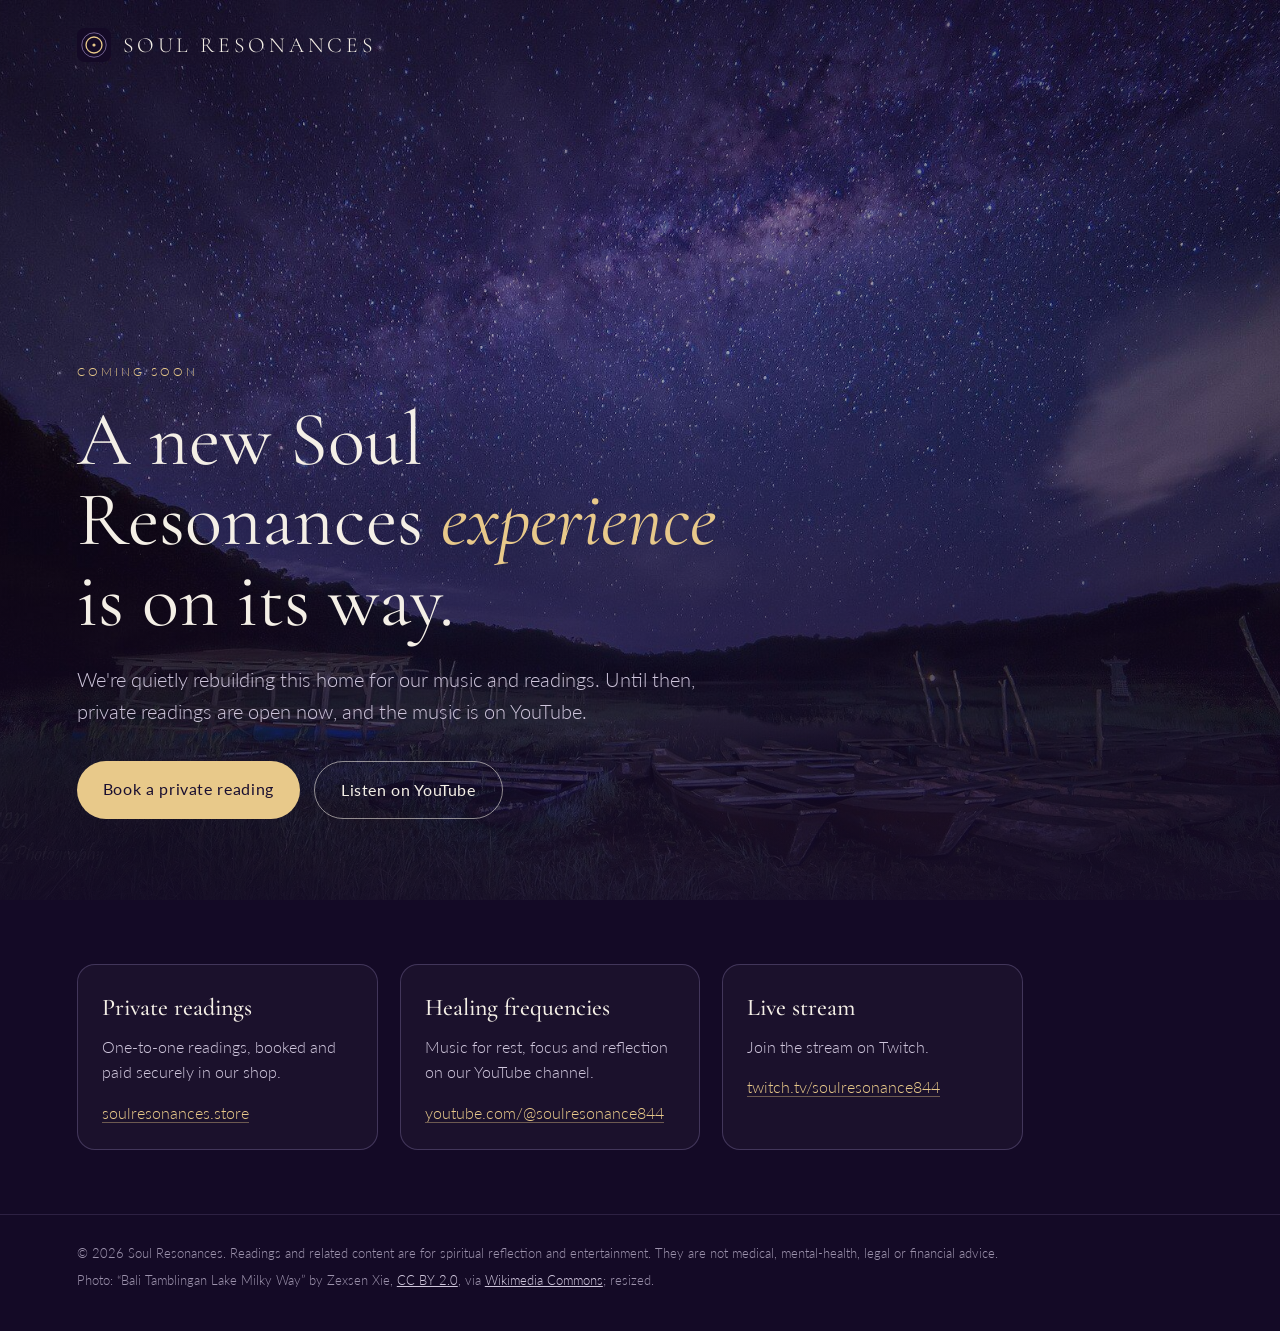
==== index.html @ 05027e13 "Migrate site to GitHub Pages" ====
<!DOCTYPE html>
<html lang="en">
<head>
<meta charset="utf-8">
<meta name="viewport" content="width=device-width, initial-scale=1">
<title>Soul Resonances · A new experience is coming soon</title>
<meta name="description" content="Soul Resonances: healing-frequency music and private readings. A new home is coming soon. Private readings are open now at soulresonances.store.">
<meta name="theme-color" content="#140a26">
<link rel="icon" href="/favicon.svg" type="image/svg+xml">
<meta property="og:title" content="Soul Resonances">
<meta property="og:description" content="A new experience is coming soon. Private readings are open now.">
<meta property="og:image" content="https://soulresonances.com/img/hero.jpg">
<link rel="preconnect" href="https://fonts.googleapis.com">
<link rel="preconnect" href="https://fonts.gstatic.com" crossorigin>
<link href="https://fonts.googleapis.com/css2?family=Cormorant+Garamond:ital,wght@0,400;0,500;1,400&family=Lato:wght@300;400&display=swap" rel="stylesheet">
<style>
:root{--night:#140a26;--ink:#f4efe6;--muted:#cfc6dc;--gold:#e8c98a;--lav:#b9a3e3}
*{box-sizing:border-box;margin:0;padding:0}
html,body{height:100%}
body{font-family:Lato,system-ui,-apple-system,"Segoe UI",sans-serif;font-weight:300;color:var(--ink);background:var(--night);line-height:1.6}
.hero{min-height:100vh;display:flex;flex-direction:column;justify-content:space-between;
 background:linear-gradient(180deg,rgba(20,10,38,.55) 0%,rgba(20,10,38,.35) 40%,rgba(20,10,38,.92) 100%),url(/img/hero.jpg) center/cover no-repeat}
@media (max-width:700px){.hero{background-image:linear-gradient(180deg,rgba(20,10,38,.6) 0%,rgba(20,10,38,.4) 40%,rgba(20,10,38,.95) 100%),url(/img/hero-900.jpg)}}
header{padding:28px 6vw;display:flex;align-items:center;gap:12px}
header img{width:34px;height:34px}
.brand{font-family:"Cormorant Garamond",Georgia,serif;font-size:1.35rem;letter-spacing:.18em;text-transform:uppercase}
main{padding:0 6vw 9vh;max-width:820px}
.eyebrow{color:var(--gold);letter-spacing:.24em;text-transform:uppercase;font-size:.78rem;margin-bottom:18px}
h1{font-family:"Cormorant Garamond",Georgia,serif;font-weight:400;font-size:clamp(2.6rem,7vw,4.8rem);line-height:1.05;margin-bottom:22px}
h1 em{color:var(--gold);font-style:italic}
p.lead{font-size:clamp(1.05rem,2.2vw,1.25rem);color:var(--muted);max-width:620px;margin-bottom:34px}
.ctas{display:flex;flex-wrap:wrap;gap:14px}
.btn{display:inline-block;padding:15px 26px;border-radius:999px;text-decoration:none;font-weight:400;letter-spacing:.04em;transition:transform .2s ease,background .2s ease}
.btn:hover,.btn:focus-visible{transform:translateY(-2px)}
.btn-gold{background:var(--gold);color:#1b1030}
.btn-ghost{border:1px solid rgba(244,239,230,.55);color:var(--ink)}
.btn:focus-visible{outline:2px solid var(--lav);outline-offset:3px}
section.links{background:var(--night);padding:64px 6vw;display:grid;grid-template-columns:repeat(auto-fit,minmax(220px,1fr));gap:22px;max-width:1100px}
.card{border:1px solid rgba(185,163,227,.25);border-radius:18px;padding:24px;background:rgba(255,255,255,.03)}
.card h2{font-family:"Cormorant Garamond",Georgia,serif;font-weight:500;font-size:1.5rem;margin-bottom:8px}
.card p{color:var(--muted);font-size:.98rem;margin-bottom:14px}
.card a{color:var(--gold);text-decoration:none;border-bottom:1px solid rgba(232,201,138,.4)}
footer{padding:28px 6vw 40px;color:#9d93ad;font-size:.82rem;border-top:1px solid rgba(185,163,227,.15)}
footer p+p{margin-top:6px}
footer a{color:#cfc6dc}
</style>
</head>
<body>
<div class="hero">
  <header><img src="/favicon.svg" alt=""><span class="brand">Soul Resonances</span></header>
  <main>
    <p class="eyebrow">Coming soon</p>
    <h1>A new Soul Resonances <em>experience</em> is on its way.</h1>
    <p class="lead">We're quietly rebuilding this home for our music and readings. Until then, private readings are open now, and the music is on YouTube.</p>
    <div class="ctas">
      <a class="btn btn-gold" href="https://soulresonances.store/">Book a private reading</a>
      <a class="btn btn-ghost" href="https://www.youtube.com/@soulresonance844" target="_blank" rel="noopener">Listen on YouTube</a>
    </div>
  </main>
</div>
<section class="links" aria-label="Where to find Soul Resonances now">
  <div class="card"><h2>Private readings</h2><p>One-to-one readings, booked and paid securely in our shop.</p><a href="https://soulresonances.store/">soulresonances.store</a></div>
  <div class="card"><h2>Healing frequencies</h2><p>Music for rest, focus and reflection on our YouTube channel.</p><a href="https://www.youtube.com/@soulresonance844" target="_blank" rel="noopener">youtube.com/@soulresonance844</a></div>
  <div class="card"><h2>Live stream</h2><p>Join the stream on Twitch.</p><a href="https://www.twitch.tv/soulresonance844" target="_blank" rel="noopener">twitch.tv/soulresonance844</a></div>
</section>
<footer>
  <p>© 2026 Soul Resonances. Readings and related content are for spiritual reflection and entertainment. They are not medical, mental-health, legal or financial advice.</p>
  <p>Photo: “Bali Tamblingan Lake Milky Way” by Zexsen Xie, <a href="https://creativecommons.org/licenses/by/2.0/" target="_blank" rel="noopener">CC BY 2.0</a>, via <a href="https://commons.wikimedia.org/wiki/File:Bali_Tamblingan_Lake_Milky_Way.jpg" target="_blank" rel="noopener">Wikimedia Commons</a>; resized.</p>
</footer>
</body>
</html>
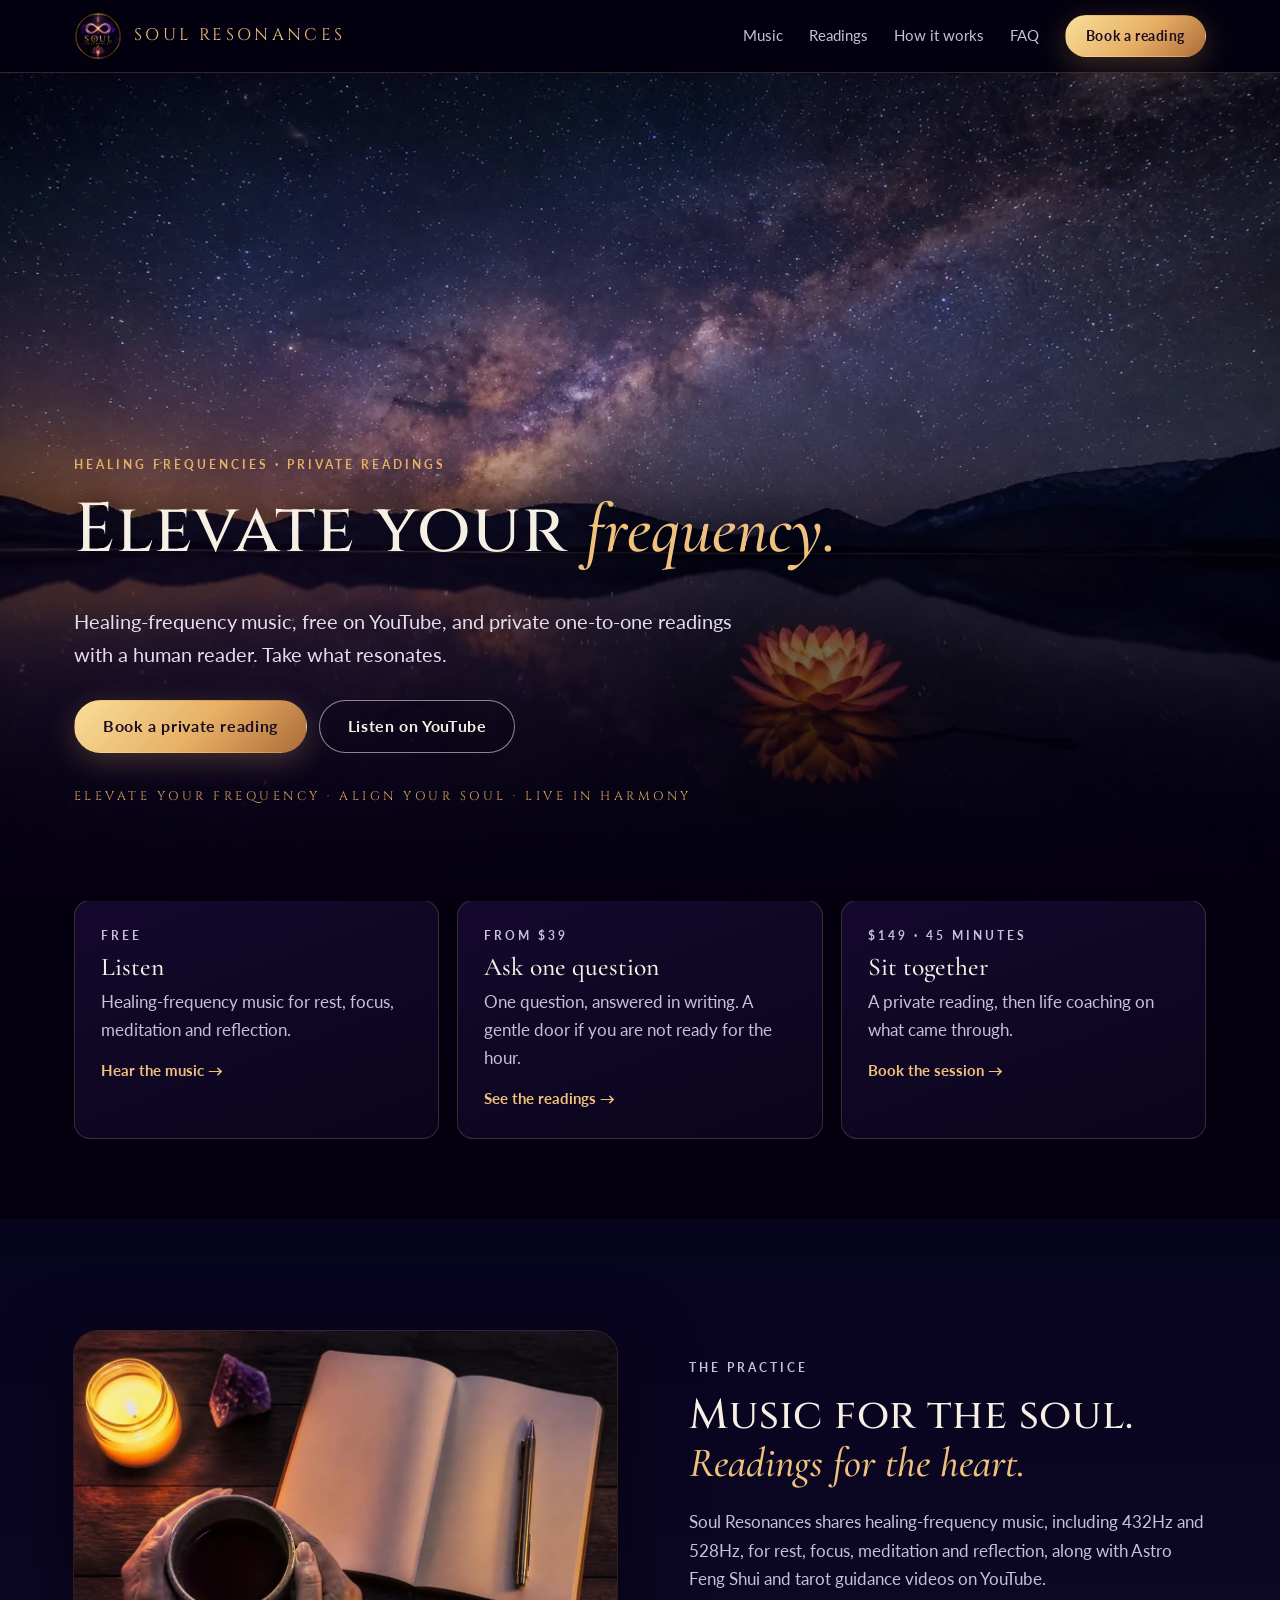
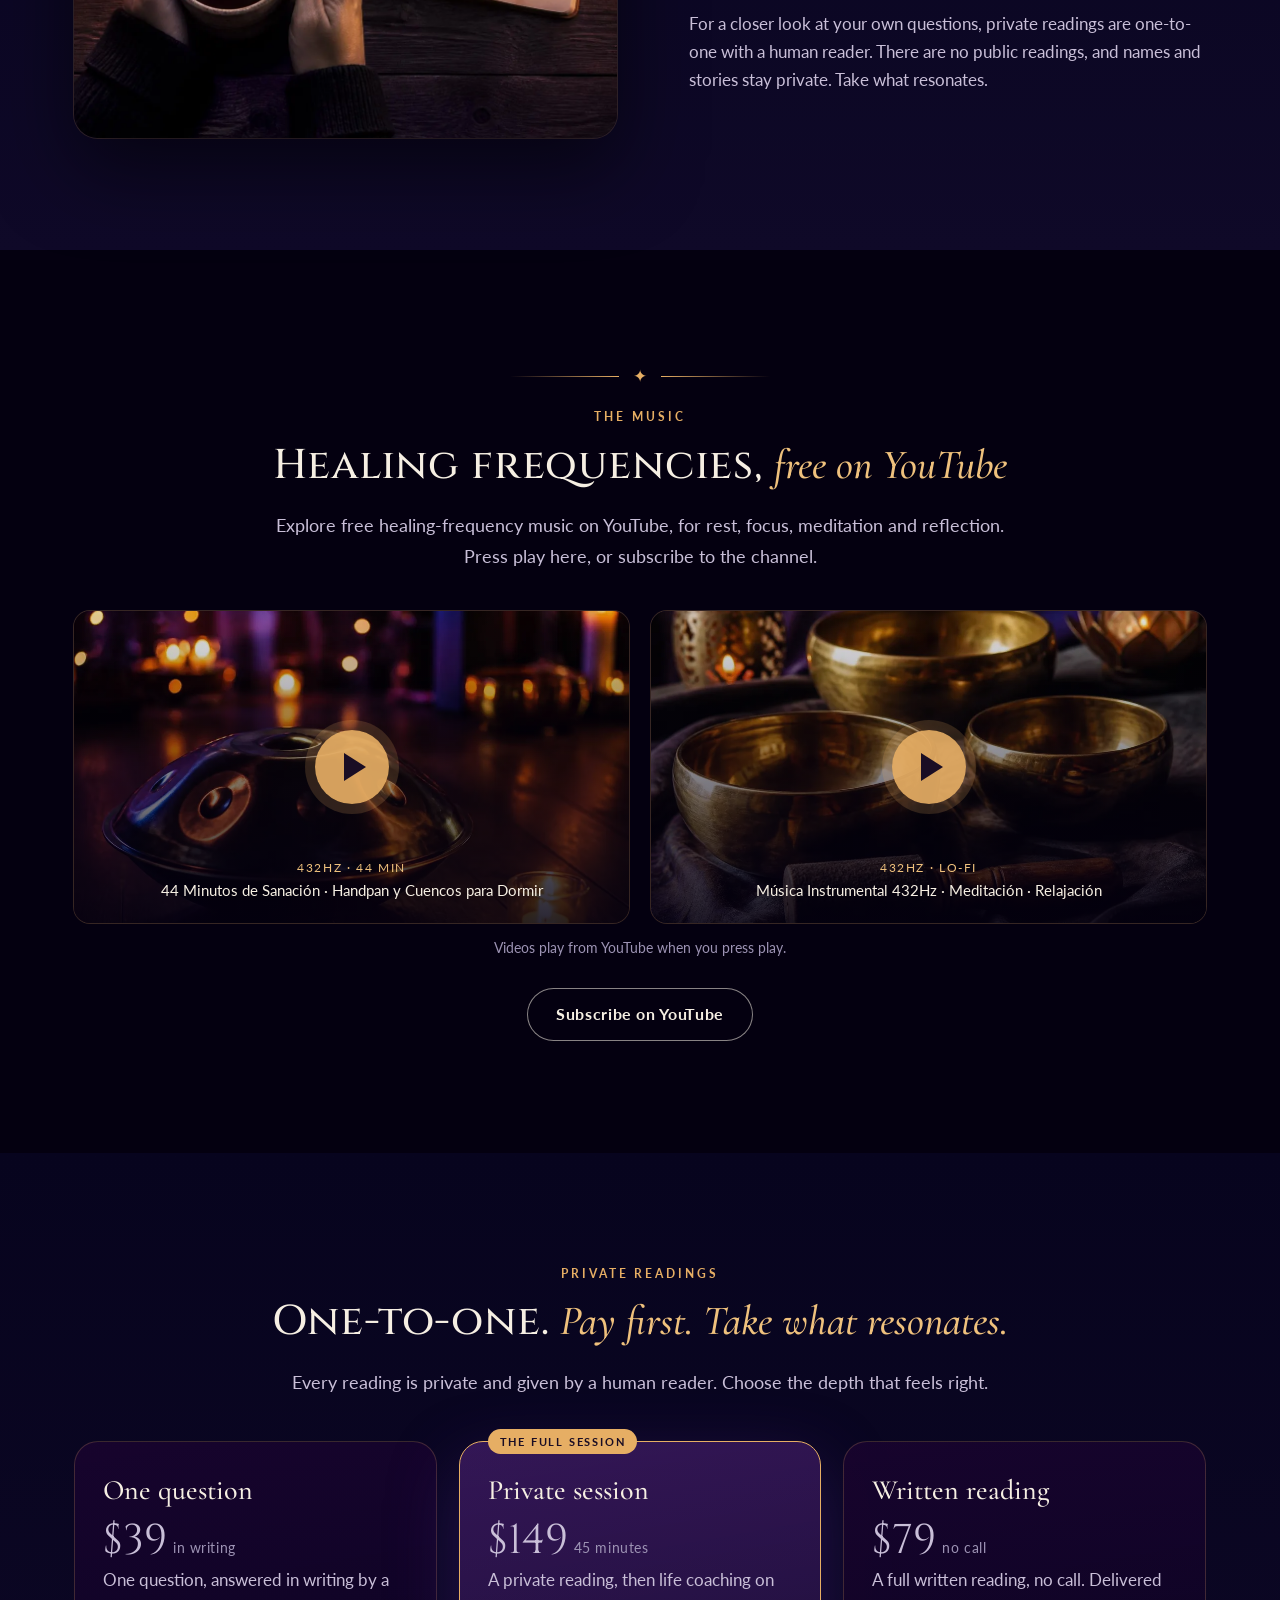
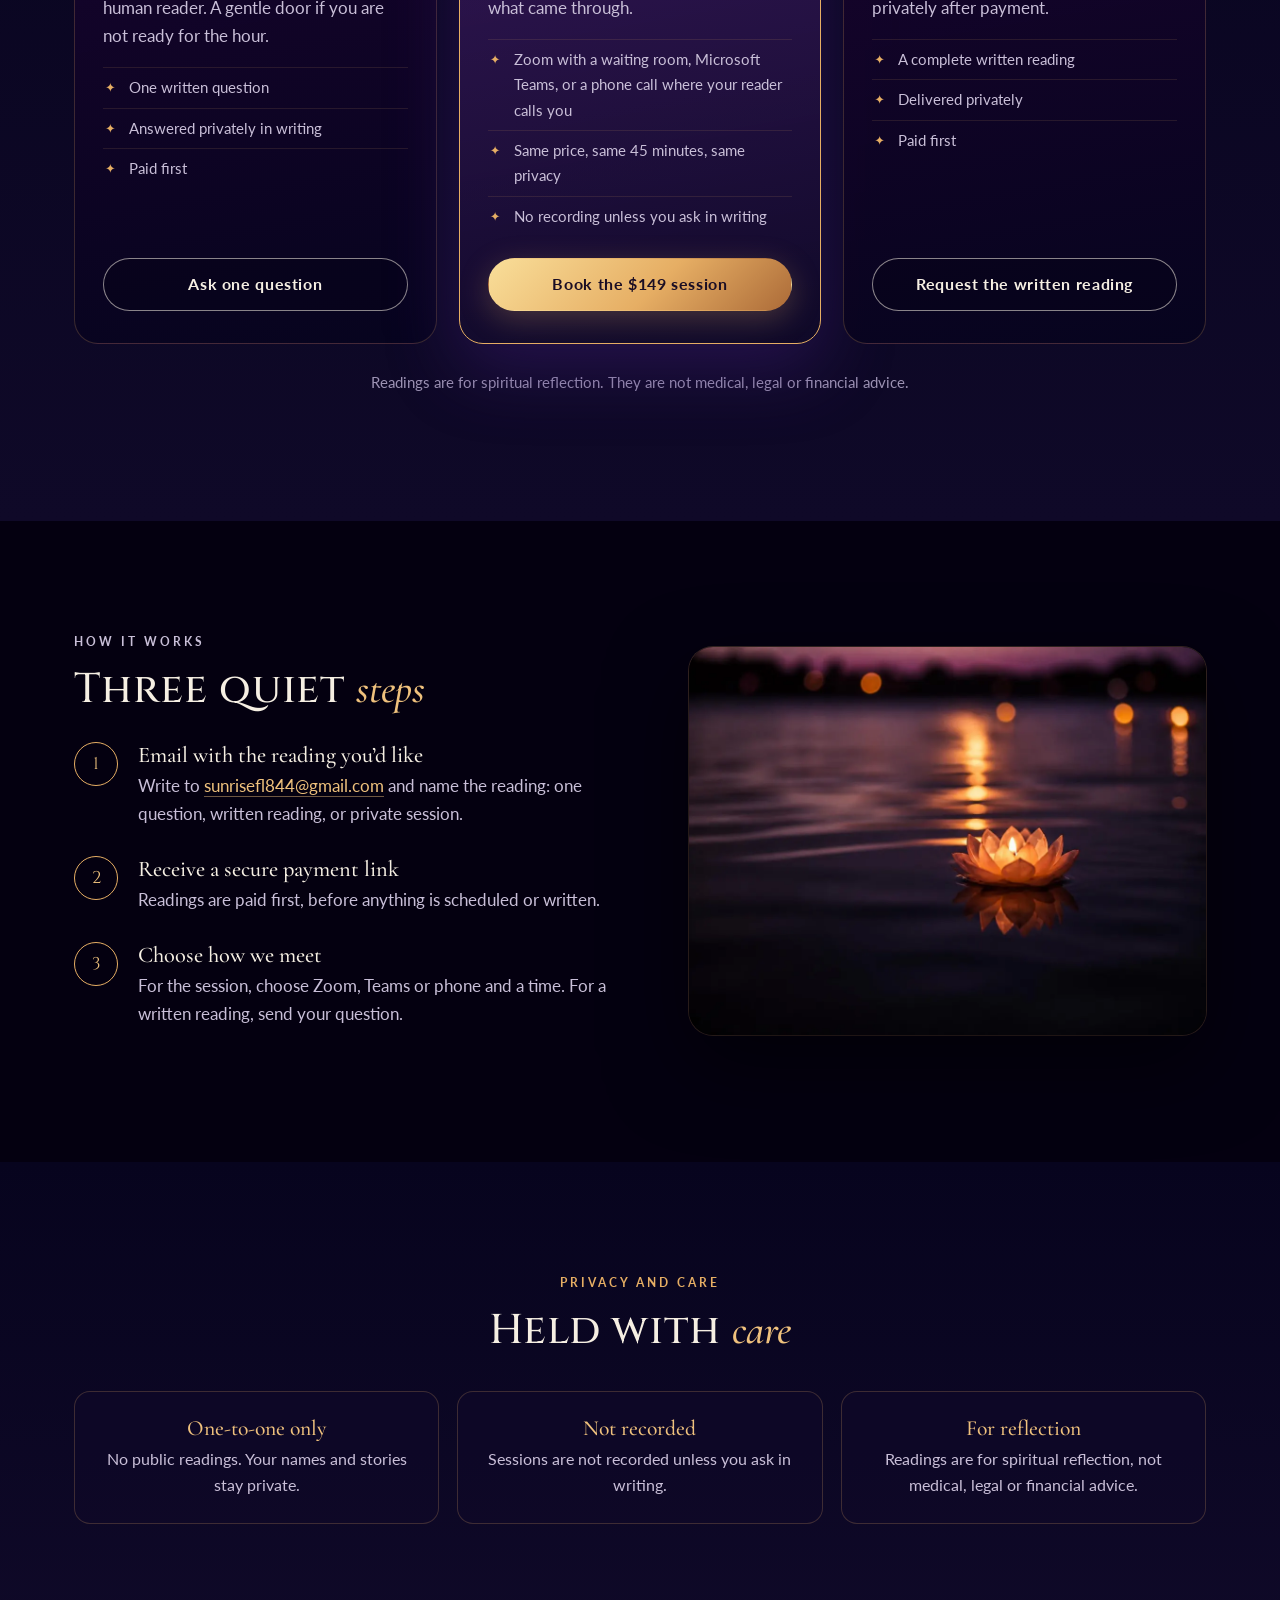
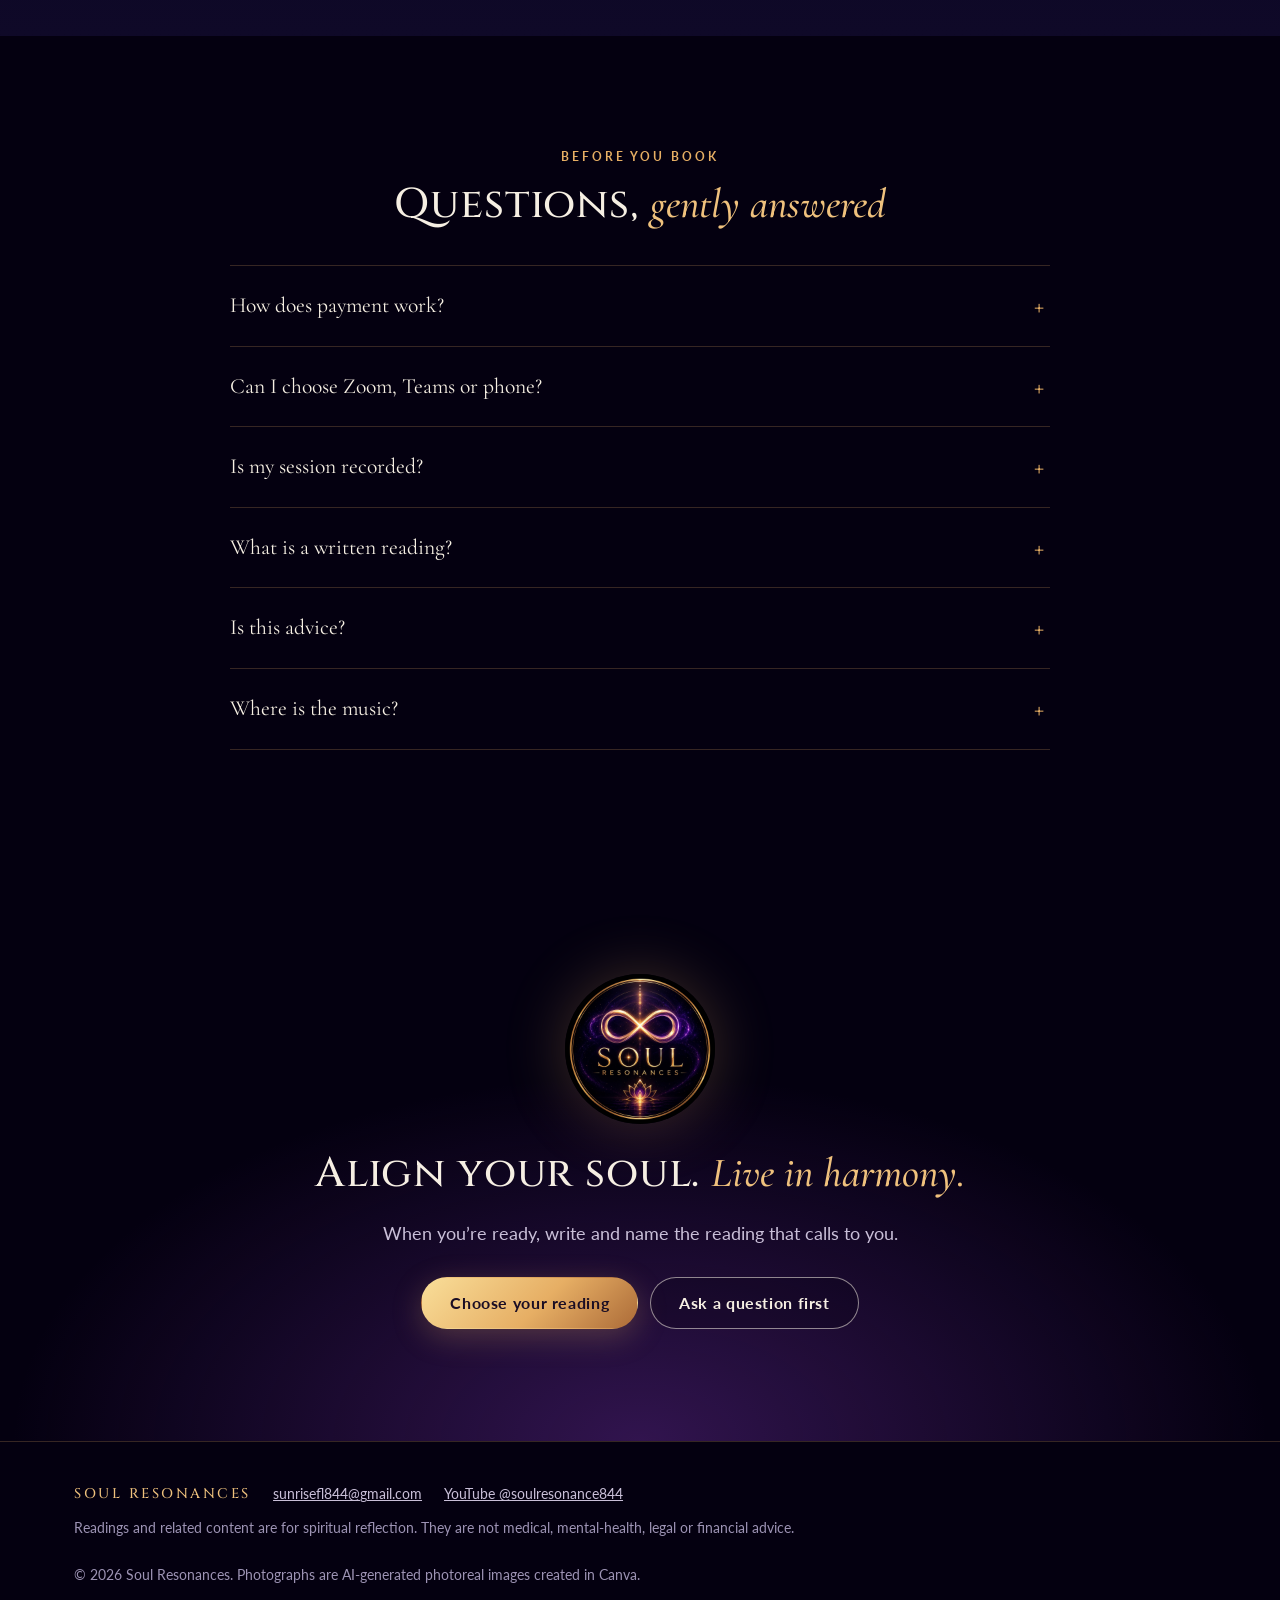
==== commit 4c2b645c: "Publish Soul Resonances redesign (approved preview, Oct 8 2026)" ====
--- a/index.html
+++ b/index.html
@@ -1,71 +1,210 @@
-<!DOCTYPE html>
+<!doctype html>
 <html lang="en">
 <head>
 <meta charset="utf-8">
-<meta name="viewport" content="width=device-width, initial-scale=1">
-<title>Soul Resonances · A new experience is coming soon</title>
-<meta name="description" content="Soul Resonances: healing-frequency music and private readings. A new home is coming soon. Private readings are open now at soulresonances.store.">
-<meta name="theme-color" content="#140a26">
-<link rel="icon" href="/favicon.svg" type="image/svg+xml">
-<meta property="og:title" content="Soul Resonances">
-<meta property="og:description" content="A new experience is coming soon. Private readings are open now.">
-<meta property="og:image" content="https://soulresonances.com/img/hero.jpg">
+<meta name="viewport" content="width=device-width,initial-scale=1">
+<title>Soul Resonances | Healing Frequencies and Private Readings</title>
+<meta name="description" content="Healing-frequency music, free on YouTube, and private one-to-one readings with a human reader. One question $39, written reading $79, private 45-minute session $149. Pay first. Take what resonates.">
+<link rel="canonical" href="https://soulresonances.com/">
+<meta name="theme-color" content="#040010">
+<meta property="og:type" content="website">
+<meta property="og:site_name" content="Soul Resonances">
+<meta property="og:title" content="Soul Resonances | Elevate your frequency">
+<meta property="og:description" content="Healing-frequency music on YouTube and private one-to-one readings. Take what resonates.">
+<meta property="og:url" content="https://soulresonances.com/">
+<meta property="og:image" content="https://soulresonances.com/img/og-image.jpg">
+<meta property="og:image:width" content="1200">
+<meta property="og:image:height" content="630">
+<meta property="og:image:alt" content="The Soul Resonances logo over a starry sky reflected in still water">
+<meta name="twitter:card" content="summary_large_image">
+<link rel="icon" type="image/png" sizes="32x32" href="img/favicon-32.png">
+<link rel="icon" type="image/png" sizes="192x192" href="img/favicon-192.png">
+<link rel="apple-touch-icon" href="img/apple-touch-icon.png">
 <link rel="preconnect" href="https://fonts.googleapis.com">
 <link rel="preconnect" href="https://fonts.gstatic.com" crossorigin>
-<link href="https://fonts.googleapis.com/css2?family=Cormorant+Garamond:ital,wght@0,400;0,500;1,400&family=Lato:wght@300;400&display=swap" rel="stylesheet">
-<style>
-:root{--night:#140a26;--ink:#f4efe6;--muted:#cfc6dc;--gold:#e8c98a;--lav:#b9a3e3}
-*{box-sizing:border-box;margin:0;padding:0}
-html,body{height:100%}
-body{font-family:Lato,system-ui,-apple-system,"Segoe UI",sans-serif;font-weight:300;color:var(--ink);background:var(--night);line-height:1.6}
-.hero{min-height:100vh;display:flex;flex-direction:column;justify-content:space-between;
- background:linear-gradient(180deg,rgba(20,10,38,.55) 0%,rgba(20,10,38,.35) 40%,rgba(20,10,38,.92) 100%),url(/img/hero.jpg) center/cover no-repeat}
-@media (max-width:700px){.hero{background-image:linear-gradient(180deg,rgba(20,10,38,.6) 0%,rgba(20,10,38,.4) 40%,rgba(20,10,38,.95) 100%),url(/img/hero-900.jpg)}}
-header{padding:28px 6vw;display:flex;align-items:center;gap:12px}
-header img{width:34px;height:34px}
-.brand{font-family:"Cormorant Garamond",Georgia,serif;font-size:1.35rem;letter-spacing:.18em;text-transform:uppercase}
-main{padding:0 6vw 9vh;max-width:820px}
-.eyebrow{color:var(--gold);letter-spacing:.24em;text-transform:uppercase;font-size:.78rem;margin-bottom:18px}
-h1{font-family:"Cormorant Garamond",Georgia,serif;font-weight:400;font-size:clamp(2.6rem,7vw,4.8rem);line-height:1.05;margin-bottom:22px}
-h1 em{color:var(--gold);font-style:italic}
-p.lead{font-size:clamp(1.05rem,2.2vw,1.25rem);color:var(--muted);max-width:620px;margin-bottom:34px}
-.ctas{display:flex;flex-wrap:wrap;gap:14px}
-.btn{display:inline-block;padding:15px 26px;border-radius:999px;text-decoration:none;font-weight:400;letter-spacing:.04em;transition:transform .2s ease,background .2s ease}
-.btn:hover,.btn:focus-visible{transform:translateY(-2px)}
-.btn-gold{background:var(--gold);color:#1b1030}
-.btn-ghost{border:1px solid rgba(244,239,230,.55);color:var(--ink)}
-.btn:focus-visible{outline:2px solid var(--lav);outline-offset:3px}
-section.links{background:var(--night);padding:64px 6vw;display:grid;grid-template-columns:repeat(auto-fit,minmax(220px,1fr));gap:22px;max-width:1100px}
-.card{border:1px solid rgba(185,163,227,.25);border-radius:18px;padding:24px;background:rgba(255,255,255,.03)}
-.card h2{font-family:"Cormorant Garamond",Georgia,serif;font-weight:500;font-size:1.5rem;margin-bottom:8px}
-.card p{color:var(--muted);font-size:.98rem;margin-bottom:14px}
-.card a{color:var(--gold);text-decoration:none;border-bottom:1px solid rgba(232,201,138,.4)}
-footer{padding:28px 6vw 40px;color:#9d93ad;font-size:.82rem;border-top:1px solid rgba(185,163,227,.15)}
-footer p+p{margin-top:6px}
-footer a{color:#cfc6dc}
-</style>
+<link href="https://fonts.googleapis.com/css2?family=Cinzel:wght@400;500;600&family=Cormorant+Garamond:ital,wght@0,500;1,500&family=Lato:wght@400;700&display=swap" rel="stylesheet">
+<link rel="preload" as="image" href="img/hero.webp" type="image/webp">
+<link rel="stylesheet" href="css/site.css">
+<script type="application/ld+json">
+{"@context":"https://schema.org","@type":"Organization","name":"Soul Resonances","url":"https://soulresonances.com/","logo":"https://soulresonances.com/brand/soul-resonances-logo.jpg","email":"sunrisefl844@gmail.com","sameAs":["https://www.youtube.com/@soulresonance844"]}
+</script>
 </head>
 <body>
-<div class="hero">
-  <header><img src="/favicon.svg" alt=""><span class="brand">Soul Resonances</span></header>
-  <main>
-    <p class="eyebrow">Coming soon</p>
-    <h1>A new Soul Resonances <em>experience</em> is on its way.</h1>
-    <p class="lead">We're quietly rebuilding this home for our music and readings. Until then, private readings are open now, and the music is on YouTube.</p>
-    <div class="ctas">
-      <a class="btn btn-gold" href="https://soulresonances.store/">Book a private reading</a>
+<a class="skip" href="#main">Skip to content</a>
+
+<header class="site-header">
+  <div class="wrap">
+    <a class="brand" href="#top" aria-label="Soul Resonances, back to top">
+      <img src="brand/soul-resonances-logo.jpg" width="48" height="48" alt="Soul Resonances logo">
+      <span>Soul Resonances</span>
+    </a>
+    <nav class="nav" aria-label="Main">
+      <a href="#music">Music</a>
+      <a href="#readings">Readings</a>
+      <a href="#how">How it works</a>
+      <a href="#faq">FAQ</a>
+      <a class="btn btn-gold" href="#readings">Book a reading</a>
+    </nav>
+  </div>
+</header>
+
+<main id="main">
+<section class="hero" id="top" aria-labelledby="hero-h">
+  <picture>
+    <source media="(max-width:700px)" srcset="img/hero-900.webp" type="image/webp">
+    <source srcset="img/hero.webp" type="image/webp">
+    <img src="img/hero.jpg" width="1680" height="944" alt="The Milky Way over a still lake at night, a glowing lotus floating on the water" fetchpriority="high">
+  </picture>
+  <div class="wrap">
+    <p class="kicker">Healing frequencies · Private readings</p>
+    <h1 id="hero-h">Elevate your <em>frequency.</em></h1>
+    <p class="lead">Healing-frequency music, free on YouTube, and private one-to-one readings with a human reader. Take what resonates.</p>
+    <div class="btn-row">
+      <a class="btn btn-gold" href="#readings">Book a private reading</a>
       <a class="btn btn-ghost" href="https://www.youtube.com/@soulresonance844" target="_blank" rel="noopener">Listen on YouTube</a>
     </div>
-  </main>
-</div>
-<section class="links" aria-label="Where to find Soul Resonances now">
-  <div class="card"><h2>Private readings</h2><p>One-to-one readings, booked and paid securely in our shop.</p><a href="https://soulresonances.store/">soulresonances.store</a></div>
-  <div class="card"><h2>Healing frequencies</h2><p>Music for rest, focus and reflection on our YouTube channel.</p><a href="https://www.youtube.com/@soulresonance844" target="_blank" rel="noopener">youtube.com/@soulresonance844</a></div>
-  <div class="card"><h2>Live stream</h2><p>Join the stream on Twitch.</p><a href="https://www.twitch.tv/soulresonance844" target="_blank" rel="noopener">twitch.tv/soulresonance844</a></div>
-</section>
-<footer>
-  <p>© 2026 Soul Resonances. Readings and related content are for spiritual reflection and entertainment. They are not medical, mental-health, legal or financial advice.</p>
-  <p>Photo: “Bali Tamblingan Lake Milky Way” by Zexsen Xie, <a href="https://creativecommons.org/licenses/by/2.0/" target="_blank" rel="noopener">CC BY 2.0</a>, via <a href="https://commons.wikimedia.org/wiki/File:Bali_Tamblingan_Lake_Milky_Way.jpg" target="_blank" rel="noopener">Wikimedia Commons</a>; resized.</p>
+    <p class="tagline">Elevate your frequency · Align your soul · Live in harmony</p>
+  </div>
+</section>
+
+<section class="paths" aria-labelledby="paths-h">
+  <div class="wrap">
+    <h2 id="paths-h" class="sr-only">Choose where to begin</h2>
+    <div class="path-grid">
+      <a class="path" href="#music"><p class="kicker">Free</p><h3>Listen</h3><p>Healing-frequency music for rest, focus, meditation and reflection.</p><span class="go">Hear the music →</span></a>
+      <a class="path" href="#readings"><p class="kicker">From $39</p><h3>Ask one question</h3><p>One question, answered in writing. A gentle door if you are not ready for the hour.</p><span class="go">See the readings →</span></a>
+      <a class="path" href="#readings"><p class="kicker">$149 · 45 minutes</p><h3>Sit together</h3><p>A private reading, then life coaching on what came through.</p><span class="go">Book the session →</span></a>
+    </div>
+  </div>
+</section>
+
+<section class="section alt" id="about" aria-labelledby="about-h">
+  <div class="wrap split">
+    <div class="media"><picture><source srcset="img/journal.webp" type="image/webp"><img src="img/journal.jpg" width="1100" height="822" loading="lazy" alt="Hands holding a warm cup beside an open journal and a candle"></picture></div>
+    <div class="body">
+      <p class="kicker">The practice</p>
+      <h2 id="about-h">Music for the soul. <em>Readings for the heart.</em></h2>
+      <p>Soul Resonances shares healing-frequency music, including 432Hz and 528Hz, for rest, focus, meditation and reflection, along with Astro Feng Shui and tarot guidance videos on YouTube.</p>
+      <p>For a closer look at your own questions, private readings are one-to-one with a human reader. There are no public readings, and names and stories stay private. Take what resonates.</p>
+    </div>
+  </div>
+</section>
+
+<section class="section" id="music" aria-labelledby="music-h">
+  <div class="wrap center">
+    <div class="divider" aria-hidden="true">✦</div>
+    <p class="kicker">The music</p>
+    <h2 id="music-h">Healing frequencies, <em>free on YouTube</em></h2>
+    <p class="lead">Explore free healing-frequency music on YouTube, for rest, focus, meditation and reflection. Press play here, or subscribe to the channel.</p>
+    <div class="videos">
+      <div class="yt"><button type="button" data-id="PkjIhhPrSBw" data-title="44 Minutos de Sanación | 432Hz con Handpan y Cuencos para Dormir Mejor Cada Noche" aria-label="Play: 44 minutes of 432Hz handpan and singing bowls for sleep">
+        <picture><source srcset="img/handpan.webp" type="image/webp"><img src="img/handpan.jpg" width="1100" height="822" loading="lazy" alt=""></picture>
+        <span class="play" aria-hidden="true"></span>
+        <span class="cap"><small>432Hz · 44 min</small>44 Minutos de Sanación · Handpan y Cuencos para Dormir</span></button></div>
+      <div class="yt"><button type="button" data-id="xAI5jM5HUjA" data-title="Música Instrumental 432Hz | Lo-Fi · Meditación · Relajación" aria-label="Play: 432Hz instrumental lo-fi for meditation and relaxation">
+        <picture><source srcset="img/bowls.webp" type="image/webp"><img src="img/bowls.jpg" width="1100" height="822" loading="lazy" alt=""></picture>
+        <span class="play" aria-hidden="true"></span>
+        <span class="cap"><small>432Hz · Lo-Fi</small>Música Instrumental 432Hz · Meditación · Relajación</span></button></div>
+    </div>
+    <p class="yt-note">Videos play from YouTube when you press play.</p>
+    <div class="btn-row"><a class="btn btn-ghost" href="https://www.youtube.com/@soulresonance844?sub_confirmation=1" target="_blank" rel="noopener">Subscribe on YouTube</a></div>
+  </div>
+</section>
+
+<section class="section alt" id="readings" aria-labelledby="readings-h">
+  <div class="wrap center">
+    <p class="kicker">Private readings</p>
+    <h2 id="readings-h">One-to-one. <em>Pay first. Take what resonates.</em></h2>
+    <p class="lead">Every reading is private and given by a human reader. Choose the depth that feels right.</p>
+    <div class="offers">
+      <article class="offer">
+        <h3>One question</h3>
+        <p class="price">$39<small>in writing</small></p>
+        <p>One question, answered in writing by a human reader. A gentle door if you are not ready for the hour.</p>
+        <ul><li>One written question</li><li>Answered privately in writing</li><li>Paid first</li></ul>
+        <a class="btn btn-ghost" href="mailto:sunrisefl844@gmail.com?subject=One%20question%20reading%20%28%2439%29&amp;body=Hello%2C%0A%0AI%20would%20like%20to%20book%20the%20One%20question%20reading%20%28%2439%29.%20Please%20send%20me%20the%20secure%20payment%20link.%0A%0AThank%20you%2C%0A">Ask one question</a>
+      </article>
+      <article class="offer feature">
+        <span class="badge">The full session</span>
+        <h3>Private session</h3>
+        <p class="price">$149<small>45 minutes</small></p>
+        <p>A private reading, then life coaching on what came through.</p>
+        <ul><li>Zoom with a waiting room, Microsoft Teams, or a phone call where your reader calls you</li><li>Same price, same 45 minutes, same privacy</li><li>No recording unless you ask in writing</li></ul>
+        <a class="btn btn-gold" href="mailto:sunrisefl844@gmail.com?subject=Private%2045-minute%20session%20%28%24149%29&amp;body=Hello%2C%0A%0AI%20would%20like%20to%20book%20the%20Private%2045-minute%20session%20%28%24149%29.%20Please%20send%20me%20the%20secure%20payment%20link.%0A%0AThank%20you%2C%0A">Book the $149 session</a>
+      </article>
+      <article class="offer">
+        <h3>Written reading</h3>
+        <p class="price">$79<small>no call</small></p>
+        <p>A full written reading, no call. Delivered privately after payment.</p>
+        <ul><li>A complete written reading</li><li>Delivered privately</li><li>Paid first</li></ul>
+        <a class="btn btn-ghost" href="mailto:sunrisefl844@gmail.com?subject=Written%20reading%20%28%2479%29&amp;body=Hello%2C%0A%0AI%20would%20like%20to%20book%20the%20Written%20reading%20%28%2479%29.%20Please%20send%20me%20the%20secure%20payment%20link.%0A%0AThank%20you%2C%0A">Request the written reading</a>
+      </article>
+    </div>
+    <p class="note">Readings are for spiritual reflection. They are not medical, legal or financial advice.</p>
+  </div>
+</section>
+
+<section class="section" id="how" aria-labelledby="how-h">
+  <div class="wrap split rev">
+    <div class="media"><picture><source srcset="img/lotus-candle.webp" type="image/webp"><img src="img/lotus-candle.jpg" width="1100" height="822" loading="lazy" alt="A lotus-shaped candle glowing on still water at dusk"></picture></div>
+    <div class="body">
+      <p class="kicker">How it works</p>
+      <h2 id="how-h">Three quiet <em>steps</em></h2>
+      <ol class="steps">
+        <li><h3>Email with the reading you’d like</h3><p>Write to <a class="mail" href="mailto:sunrisefl844@gmail.com?subject=Question%20about%20readings&amp;body=Hello%2C%0A%0AI%20have%20a%20question%20before%20I%20book%3A%0A%0A">sunrisefl844@gmail.com</a> and name the reading: one question, written reading, or private session.</p></li>
+        <li><h3>Receive a secure payment link</h3><p>Readings are paid first, before anything is scheduled or written.</p></li>
+        <li><h3>Choose how we meet</h3><p>For the session, choose Zoom, Teams or phone and a time. For a written reading, send your question.</p></li>
+      </ol>
+    </div>
+  </div>
+</section>
+
+<section class="section alt" id="care" aria-labelledby="care-h">
+  <div class="wrap center">
+    <p class="kicker">Privacy and care</p>
+    <h2 id="care-h">Held with <em>care</em></h2>
+    <div class="care">
+      <div><h3>One-to-one only</h3><p>No public readings. Your names and stories stay private.</p></div>
+      <div><h3>Not recorded</h3><p>Sessions are not recorded unless you ask in writing.</p></div>
+      <div><h3>For reflection</h3><p>Readings are for spiritual reflection, not medical, legal or financial advice.</p></div>
+    </div>
+  </div>
+</section>
+
+<section class="section" id="faq" aria-labelledby="faq-h">
+  <div class="wrap">
+    <div class="center"><p class="kicker">Before you book</p><h2 id="faq-h">Questions, <em>gently answered</em></h2></div>
+    <div class="faq">
+      <details><summary>How does payment work?</summary><p>Email sunrisefl844@gmail.com with the name of the reading you’d like. You’ll receive a secure payment link. Readings are paid first.</p></details>
+      <details><summary>Can I choose Zoom, Teams or phone?</summary><p>Yes. For the $149 private session, choose Zoom (with a waiting room), Microsoft Teams, or a phone call where your reader calls you. Same price, same 45 minutes.</p></details>
+      <details><summary>Is my session recorded?</summary><p>No. Sessions are not recorded unless you ask in writing. Names and stories stay private.</p></details>
+      <details><summary>What is a written reading?</summary><p>A full written reading in response to your question or situation, with no call, delivered privately after payment. The $39 option answers one question in writing.</p></details>
+      <details><summary>Is this advice?</summary><p>No. Readings are for spiritual reflection. They are not medical, legal or financial advice.</p></details>
+      <details><summary>Where is the music?</summary><p>All the music is free on YouTube at <a class="mail" href="https://www.youtube.com/@soulresonance844" target="_blank" rel="noopener">@soulresonance844</a>.</p></details>
+    </div>
+  </div>
+</section>
+
+<section class="section final" aria-labelledby="final-h">
+  <div class="wrap">
+    <img class="logo" src="brand/soul-resonances-logo.jpg" width="150" height="150" loading="lazy" alt="Soul Resonances logo">
+    <h2 id="final-h">Align your soul. <em>Live in harmony.</em></h2>
+    <p class="lead" style="margin:0 auto">When you’re ready, write and name the reading that calls to you.</p>
+    <div class="btn-row" style="justify-content:center">
+      <a class="btn btn-gold" href="#readings">Choose your reading</a>
+      <a class="btn btn-ghost" href="mailto:sunrisefl844@gmail.com?subject=Question%20about%20readings&amp;body=Hello%2C%0A%0AI%20have%20a%20question%20before%20I%20book%3A%0A%0A">Ask a question first</a>
+    </div>
+  </div>
+</section>
+</main>
+
+<footer class="site-footer">
+  <div class="wrap">
+    <div class="row"><strong>SOUL RESONANCES</strong><a href="mailto:sunrisefl844@gmail.com">sunrisefl844@gmail.com</a><a href="https://www.youtube.com/@soulresonance844" target="_blank" rel="noopener">YouTube @soulresonance844</a></div>
+    <p>Readings and related content are for spiritual reflection. They are not medical, mental-health, legal or financial advice.</p>
+    <p>© 2026 Soul Resonances. Photographs are AI-generated photoreal images created in Canva.</p>
+  </div>
 </footer>
+<script src="js/site.js" defer></script>
 </body>
 </html>
--- a/css/site.css
+++ b/css/site.css
@@ -0,0 +1,149 @@
+/* Soul Resonances — preview build. Palette sampled from the YouTube @soulresonance844 logo + banner. */
+:root{
+--void:#040010;--night:#07041e;--indigo:#0f0928;--plum:#19042e;--violet:#42207a;--violet-2:#562481;--glow:#8b37aa;
+--gold:#e6ae64;--gold-2:#efc17d;--champagne:#f9de99;--copper:#ac6b38;--rose:#dda587;
+--ink:#f6efe3;--muted:#c9bfd8;--soft:#9d93b4;--line:rgba(230,174,100,.22);
+--display:"Cinzel",Georgia,"Times New Roman",serif;--serif:"Cormorant Garamond",Georgia,serif;
+--sans:"Lato",system-ui,-apple-system,"Segoe UI",Roboto,Helvetica,Arial,sans-serif;--r:24px;--r-sm:16px;--wrap:1180px}
+*,*::before,*::after{box-sizing:border-box}
+html{scroll-behavior:smooth;scroll-padding-top:84px;-webkit-text-size-adjust:100%}
+@media (prefers-reduced-motion:reduce){html{scroll-behavior:auto}*{transition:none!important;animation:none!important}}
+body{margin:0;background:var(--void);color:var(--ink);font:400 17px/1.65 var(--sans)}
+img{display:block;max-width:100%;height:auto}
+a{color:inherit}
+h1,h2,h3{font-family:var(--display);font-weight:500;line-height:1.15;letter-spacing:.02em;margin:0 0 .5em}
+h1{font-size:clamp(2.3rem,5.4vw,4.4rem)}
+h2{font-size:clamp(1.7rem,3.3vw,2.6rem)}
+h3{font-size:1.25rem}
+h1 em,h2 em{font-family:var(--serif);font-style:italic;font-weight:500;color:var(--gold-2);letter-spacing:0;text-transform:none}
+p{margin:0 0 1em}
+.wrap{max-width:var(--wrap);margin:0 auto;padding:0 24px}
+.section{padding:clamp(64px,9vw,112px) 0;position:relative}
+.alt{background:linear-gradient(180deg,var(--night),var(--indigo))}
+.kicker{font:700 .78rem/1.4 var(--sans);letter-spacing:.24em;text-transform:uppercase;margin:0 0 16px;color:var(--gold)}
+.lead{font-size:1.15rem;color:var(--muted);max-width:40em}
+.center{text-align:center}.center .lead{margin-left:auto;margin-right:auto}
+.sr-only{position:absolute;width:1px;height:1px;overflow:hidden;clip:rect(0 0 0 0);white-space:nowrap}
+.skip{position:absolute;left:-9999px;top:0;background:var(--gold);color:var(--void);padding:10px 16px;z-index:100}
+.skip:focus{left:0}
+:focus-visible{outline:3px solid var(--gold-2);outline-offset:3px;border-radius:6px}
+.divider{display:flex;align-items:center;gap:14px;justify-content:center;color:var(--gold);margin:0 auto 18px;max-width:260px}
+.divider::before,.divider::after{content:"";flex:1;height:1px;background:linear-gradient(90deg,transparent,var(--gold))}
+.divider::after{background:linear-gradient(90deg,var(--gold),transparent)}
+
+/* buttons */
+.btn{display:inline-flex;align-items:center;justify-content:center;gap:.5em;font:700 .98rem/1.2 var(--sans);letter-spacing:.04em;text-decoration:none;text-align:center;padding:16px 28px;border-radius:999px;border:1.5px solid transparent;cursor:pointer;transition:transform .15s,background .15s,box-shadow .15s}
+.btn:hover{transform:translateY(-2px)}
+.btn-gold{background:linear-gradient(135deg,var(--champagne),var(--gold) 55%,var(--copper));color:#1a0d24;box-shadow:0 8px 30px rgba(230,174,100,.25)}
+.btn-gold:hover{box-shadow:0 10px 36px rgba(230,174,100,.4)}
+.btn-ghost{border-color:rgba(246,239,227,.55);color:var(--ink);background:rgba(4,0,16,.25)}
+.btn-ghost:hover{border-color:var(--gold-2);color:var(--gold-2)}
+.btn-row{display:flex;flex-wrap:wrap;gap:12px;margin-top:28px}
+.center .btn-row{justify-content:center}
+
+/* header */
+.site-header{position:sticky;top:0;z-index:50;background:rgba(4,0,16,.86);backdrop-filter:blur(10px);-webkit-backdrop-filter:blur(10px);border-bottom:1px solid var(--line)}
+.site-header .wrap{display:flex;align-items:center;justify-content:space-between;gap:16px;height:72px}
+.brand{display:flex;align-items:center;gap:12px;text-decoration:none}
+.brand img{width:48px;height:48px;border-radius:50%}
+.brand span{font-family:var(--display);font-size:1.05rem;letter-spacing:.2em;text-transform:uppercase;color:var(--gold-2)}
+.nav{display:flex;align-items:center;gap:26px}
+.nav a{text-decoration:none;font-size:.95rem;color:var(--muted)}
+.nav a:not(.btn):hover{color:var(--gold-2)}
+.nav .btn{padding:11px 20px;font-size:.9rem;color:#1a0d24}
+@media (max-width:900px){.nav a:not(.btn){display:none}.brand span{font-size:.9rem;letter-spacing:.14em}}
+@media (max-width:420px){.brand span{display:none}}
+
+/* hero */
+.hero{position:relative;min-height:min(92vh,860px);display:flex;align-items:flex-end;overflow:hidden;isolation:isolate}
+.hero picture,.hero picture img{position:absolute;inset:0;width:100%;height:100%;object-fit:cover;z-index:-2}
+.hero::after{content:"";position:absolute;inset:0;z-index:-1;background:linear-gradient(180deg,rgba(4,0,16,.35) 0%,rgba(4,0,16,.15) 35%,rgba(4,0,16,.62) 75%,var(--void) 100%),radial-gradient(60% 50% at 20% 80%,rgba(66,32,122,.45),transparent 70%)}
+.hero .wrap{width:100%;padding-top:120px;padding-bottom:clamp(56px,9vh,96px)}
+.hero h1{max-width:13em;text-shadow:0 2px 30px rgba(4,0,16,.6)}
+.hero .lead{color:#e4dcef;font-size:clamp(1.08rem,2vw,1.28rem);max-width:34em}
+.tagline{font-family:var(--display);letter-spacing:.28em;text-transform:uppercase;font-size:.78rem;color:var(--gold);margin-top:34px;opacity:.95}
+
+/* paths */
+.paths{margin-top:-1px;padding-bottom:clamp(48px,7vw,80px)}
+.path-grid{display:grid;grid-template-columns:repeat(3,1fr);gap:18px}
+.path{display:block;text-decoration:none;padding:26px;border:1px solid var(--line);border-radius:var(--r-sm);background:linear-gradient(160deg,rgba(66,32,122,.28),rgba(15,9,40,.5));transition:transform .15s,border-color .15s}
+.path:hover{transform:translateY(-3px);border-color:var(--gold)}
+.path .kicker{margin-bottom:8px}
+.path h3{font-family:var(--serif);font-size:1.6rem;font-weight:500;letter-spacing:0;margin-bottom:6px}
+.path p{color:var(--muted);margin:0}
+.path .go{display:inline-block;margin-top:14px;color:var(--gold-2);font-weight:700;font-size:.92rem}
+@media (max-width:820px){.path-grid{grid-template-columns:1fr}}
+
+/* split */
+.split{display:grid;grid-template-columns:1.05fr 1fr;gap:clamp(32px,6vw,72px);align-items:center}
+.split.rev .media{order:2}
+.media img{border-radius:var(--r);box-shadow:0 30px 80px rgba(0,0,0,.55),0 0 0 1px var(--line);aspect-ratio:4/3;object-fit:cover;width:100%}
+.body p{color:var(--muted)}
+@media (max-width:860px){.split{grid-template-columns:1fr}.split.rev .media{order:0}}
+
+/* music */
+.videos{display:grid;grid-template-columns:repeat(2,1fr);gap:22px;margin-top:40px}
+.yt{position:relative;aspect-ratio:16/9;border-radius:var(--r-sm);overflow:hidden;background:var(--indigo);box-shadow:0 0 0 1px var(--line)}
+.yt button{all:unset;cursor:pointer;position:absolute;inset:0;display:flex;flex-direction:column;justify-content:flex-end;padding:22px}
+.yt button img{position:absolute;inset:0;width:100%;height:100%;object-fit:cover;z-index:0;transition:transform .4s}
+.yt button::before{content:"";position:absolute;inset:0;z-index:1;background:linear-gradient(180deg,rgba(4,0,16,.1),rgba(4,0,16,.85))}
+.yt button:hover img{transform:scale(1.03)}
+.yt .play{position:absolute;z-index:2;top:50%;left:50%;transform:translate(-50%,-50%);width:74px;height:74px;border-radius:50%;background:rgba(230,174,100,.92);display:grid;place-items:center;box-shadow:0 0 0 10px rgba(230,174,100,.18)}
+.yt .play::after{content:"";margin-left:6px;border-left:22px solid #1a0d24;border-top:14px solid transparent;border-bottom:14px solid transparent}
+.yt .cap{position:relative;z-index:2;font-size:.95rem;line-height:1.4}
+.yt .cap small{display:block;color:var(--gold-2);letter-spacing:.14em;text-transform:uppercase;font-size:.72rem;margin-bottom:4px}
+.yt iframe{position:absolute;inset:0;width:100%;height:100%;border:0}
+.yt-note{color:var(--soft);font-size:.86rem;margin-top:14px}
+@media (max-width:820px){.videos{grid-template-columns:1fr}}
+
+/* offers */
+.offers{display:grid;grid-template-columns:repeat(3,1fr);gap:22px;margin-top:44px;align-items:stretch}
+.offer{text-align:left;position:relative;display:flex;flex-direction:column;padding:32px 28px;border-radius:var(--r);border:1px solid var(--line);background:linear-gradient(170deg,rgba(25,4,46,.9),rgba(7,4,30,.95))}
+.offer.feature{border-color:var(--gold);background:linear-gradient(170deg,rgba(86,36,129,.55),rgba(15,9,40,.95));box-shadow:0 24px 70px rgba(66,32,122,.45)}
+.badge{position:absolute;top:-13px;left:28px;background:var(--gold);color:#1a0d24;font:700 .7rem/1 var(--sans);letter-spacing:.16em;text-transform:uppercase;padding:7px 12px;border-radius:999px}
+.offer h3{font-family:var(--serif);font-size:1.75rem;font-weight:500;letter-spacing:0;margin-bottom:4px}
+.price{font-family:var(--display);font-size:2.6rem;color:var(--gold-2);line-height:1;margin:10px 0 4px}
+.price small{font-family:var(--sans);font-size:.9rem;color:var(--soft);letter-spacing:.04em;margin-left:6px}
+.offer p{color:var(--muted)}
+.offer ul{list-style:none;margin:0 0 22px;padding:0;color:var(--muted);font-size:.96rem}
+.offer li{padding:7px 0 7px 26px;position:relative;border-top:1px solid rgba(230,174,100,.12)}
+.offer li::before{content:"✦";position:absolute;left:2px;color:var(--gold);font-size:.8rem;top:9px}
+.offer .btn{margin-top:auto}
+@media (max-width:960px){.offers{grid-template-columns:1fr;max-width:560px;margin-left:auto;margin-right:auto}.offer.feature{order:-1}}
+.note{color:var(--soft);font-size:.92rem;margin-top:26px}
+
+/* steps */
+.steps{list-style:none;padding:0;margin:28px 0 0;counter-reset:s}
+.steps li{counter-increment:s;position:relative;padding:0 0 22px 64px}
+.steps li::before{content:counter(s);position:absolute;left:0;top:0;width:44px;height:44px;border-radius:50%;border:1px solid var(--gold);display:grid;place-items:center;font-family:var(--display);color:var(--gold-2)}
+.steps h3{font-family:var(--serif);font-size:1.4rem;letter-spacing:0;margin:6px 0 4px}
+.steps p{color:var(--muted);margin:0}
+
+/* care */
+.care{display:grid;grid-template-columns:repeat(3,1fr);gap:18px;margin-top:36px}
+.care div{padding:24px;border-radius:var(--r-sm);border:1px solid var(--line);background:rgba(15,9,40,.6)}
+.care h3{font-family:var(--serif);font-size:1.35rem;letter-spacing:0;margin-bottom:6px;color:var(--gold-2)}
+.care p{color:var(--muted);margin:0;font-size:.98rem}
+@media (max-width:820px){.care{grid-template-columns:1fr}}
+
+/* faq */
+.faq{max-width:820px;margin:36px auto 0}
+.faq details{border-top:1px solid var(--line);padding:4px 0}
+.faq details:last-child{border-bottom:1px solid var(--line)}
+.faq summary{cursor:pointer;list-style:none;padding:18px 40px 18px 0;position:relative;font-family:var(--serif);font-size:1.35rem}
+.faq summary::-webkit-details-marker{display:none}
+.faq summary::after{content:"+";position:absolute;right:6px;top:14px;color:var(--gold);font-size:1.6rem;transition:transform .2s}
+.faq details[open] summary::after{transform:rotate(45deg)}
+.faq p{color:var(--muted);margin:0 0 18px}
+
+/* final */
+.final{background:radial-gradient(70% 90% at 50% 100%,rgba(86,36,129,.55),transparent 70%),var(--void);text-align:center}
+.final .logo{width:150px;height:150px;border-radius:50%;margin:0 auto 26px;box-shadow:0 0 60px rgba(230,174,100,.25)}
+.mail{color:var(--gold-2);text-decoration:none;border-bottom:1px solid rgba(239,193,125,.45)}
+
+/* footer */
+.site-footer{border-top:1px solid var(--line);padding:40px 0 48px;color:var(--soft);font-size:.88rem}
+.site-footer .wrap{display:grid;gap:10px}
+.site-footer .row{display:flex;flex-wrap:wrap;gap:10px 22px;align-items:center}
+.site-footer a{color:var(--muted)}
+.site-footer strong{font-family:var(--display);letter-spacing:.18em;color:var(--gold-2);font-weight:500}
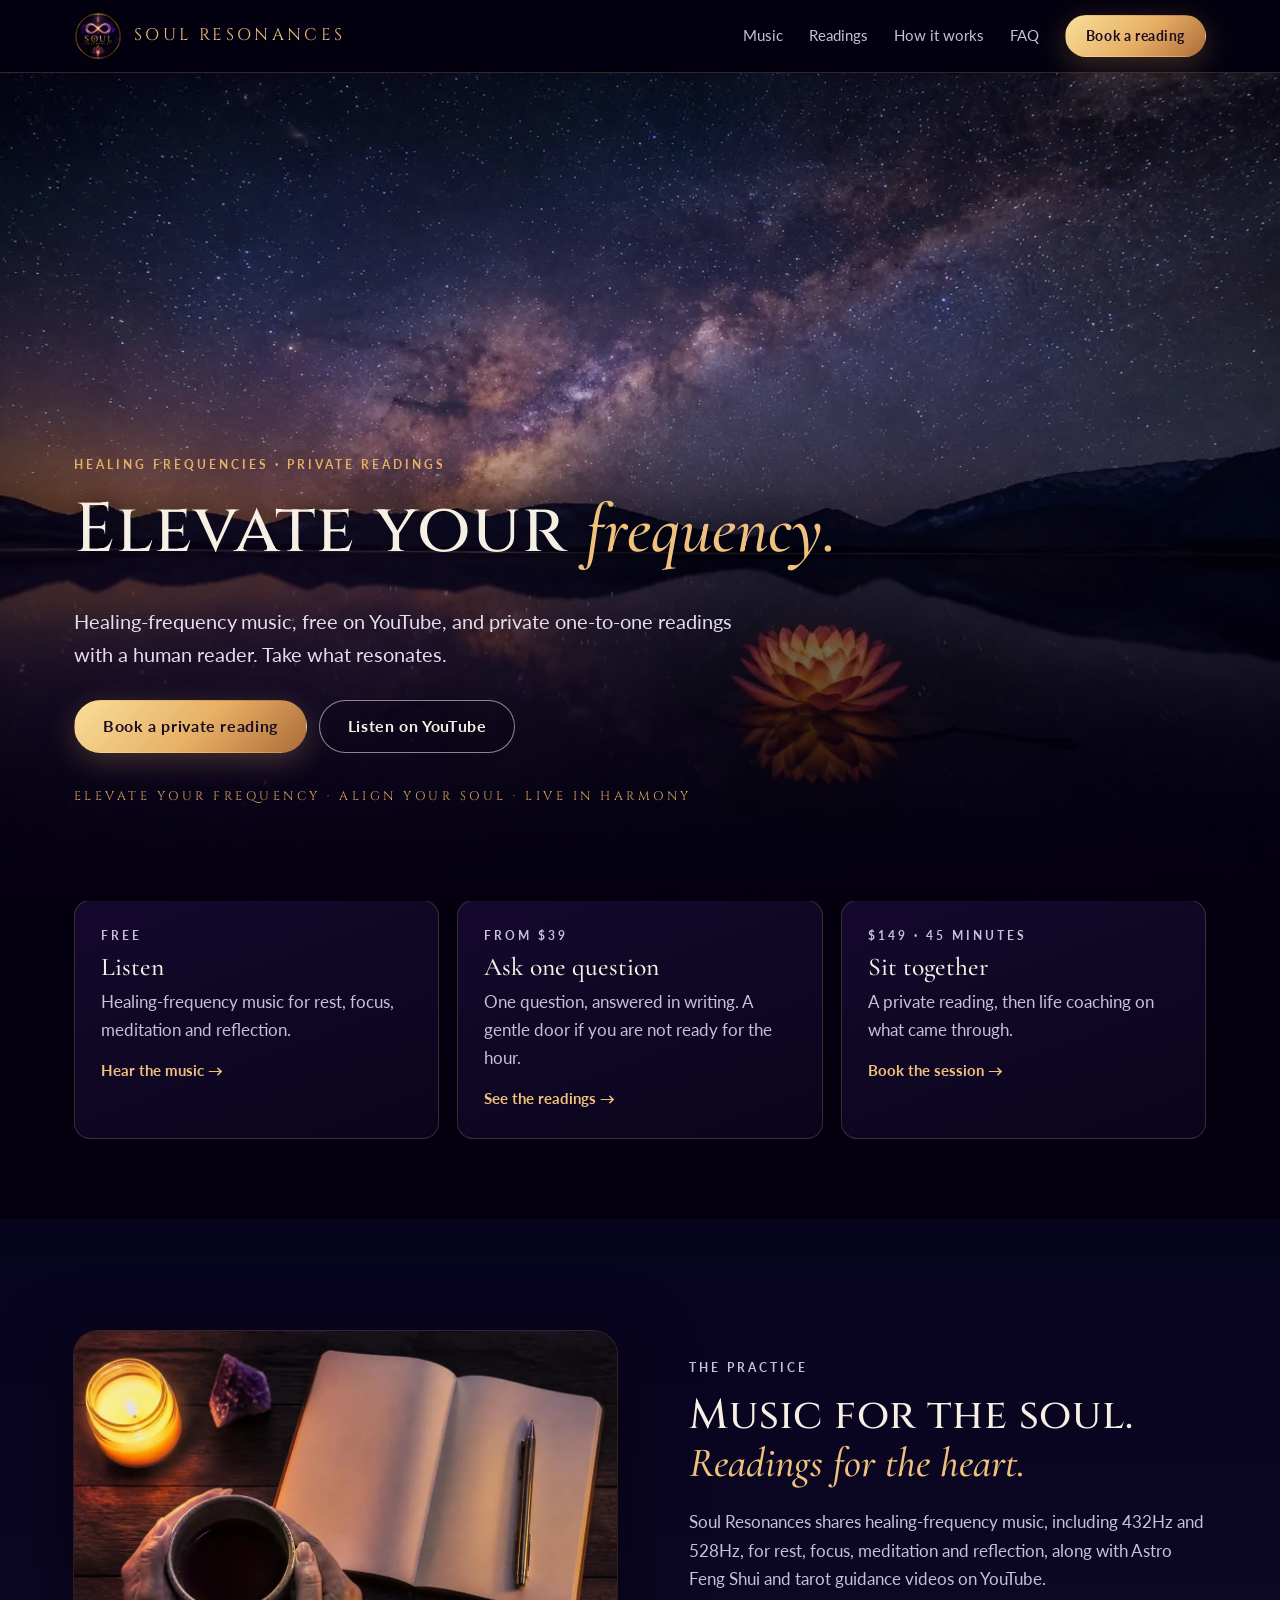
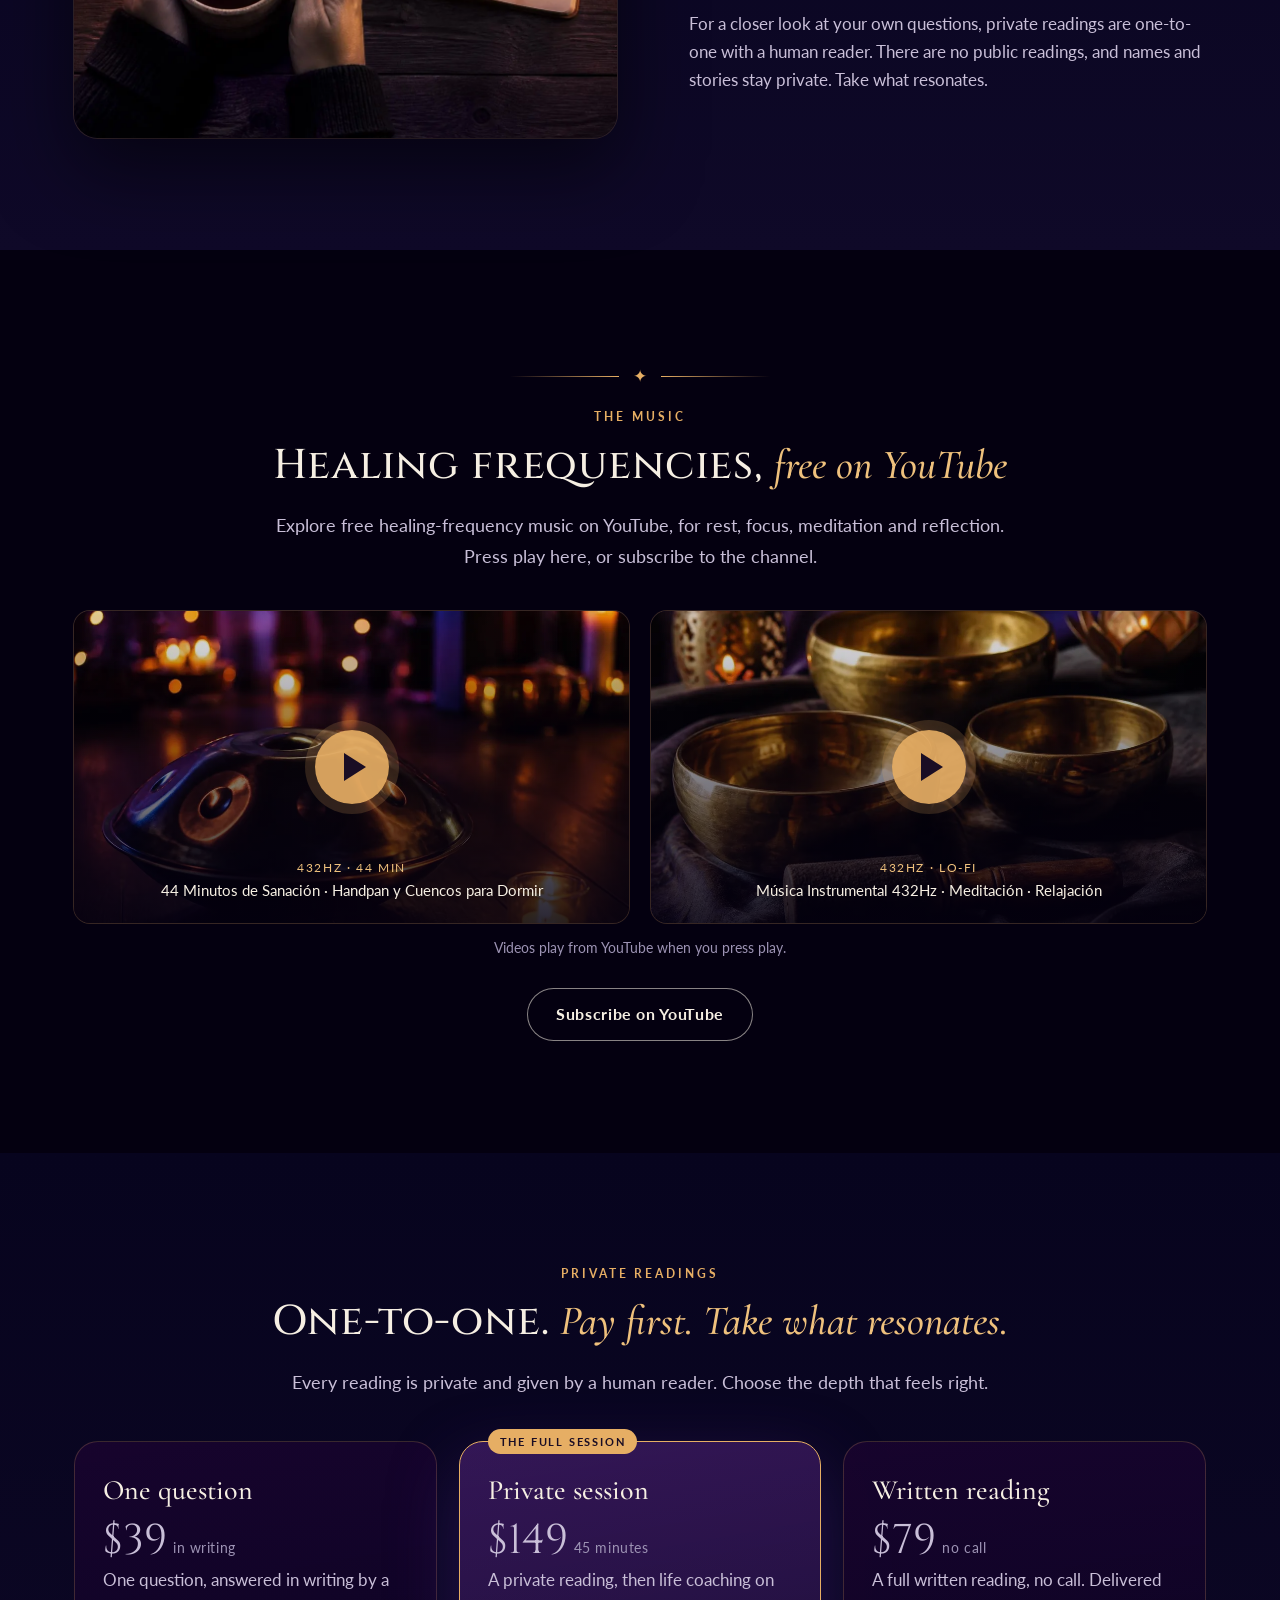
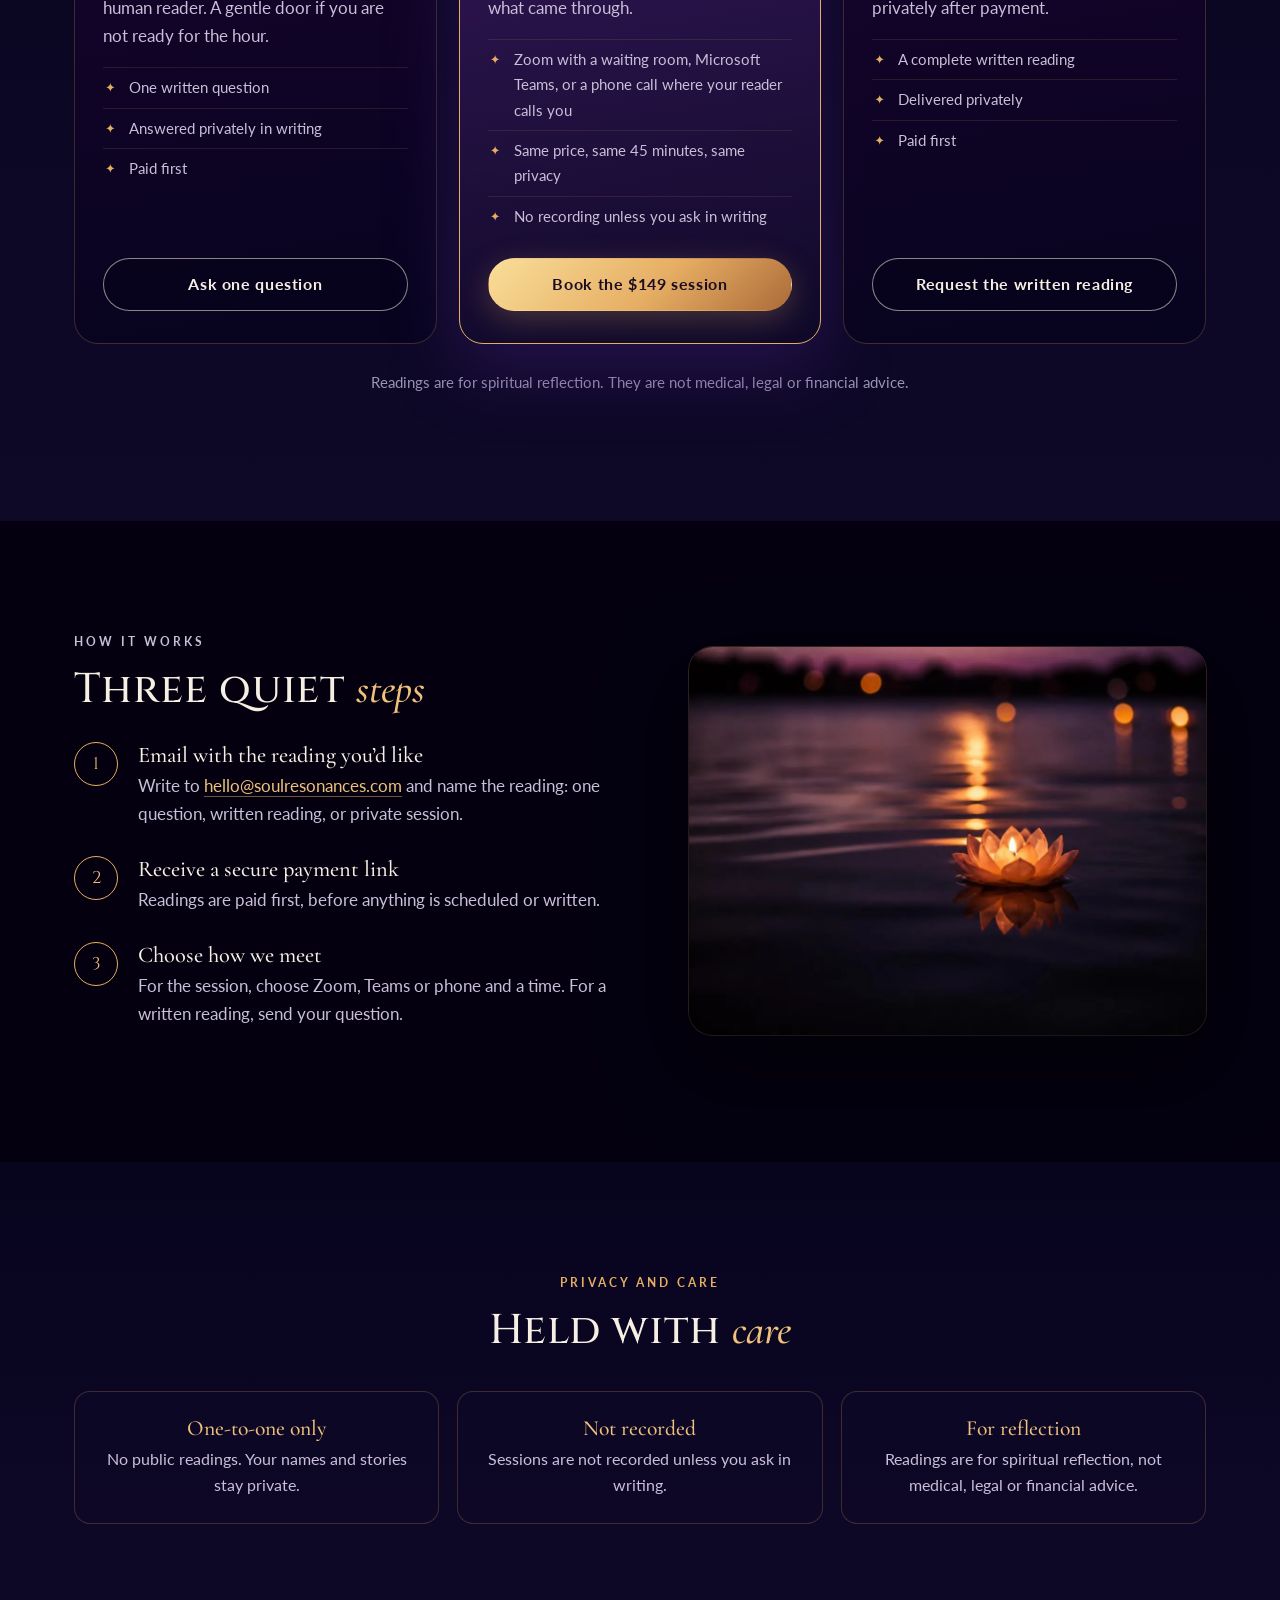
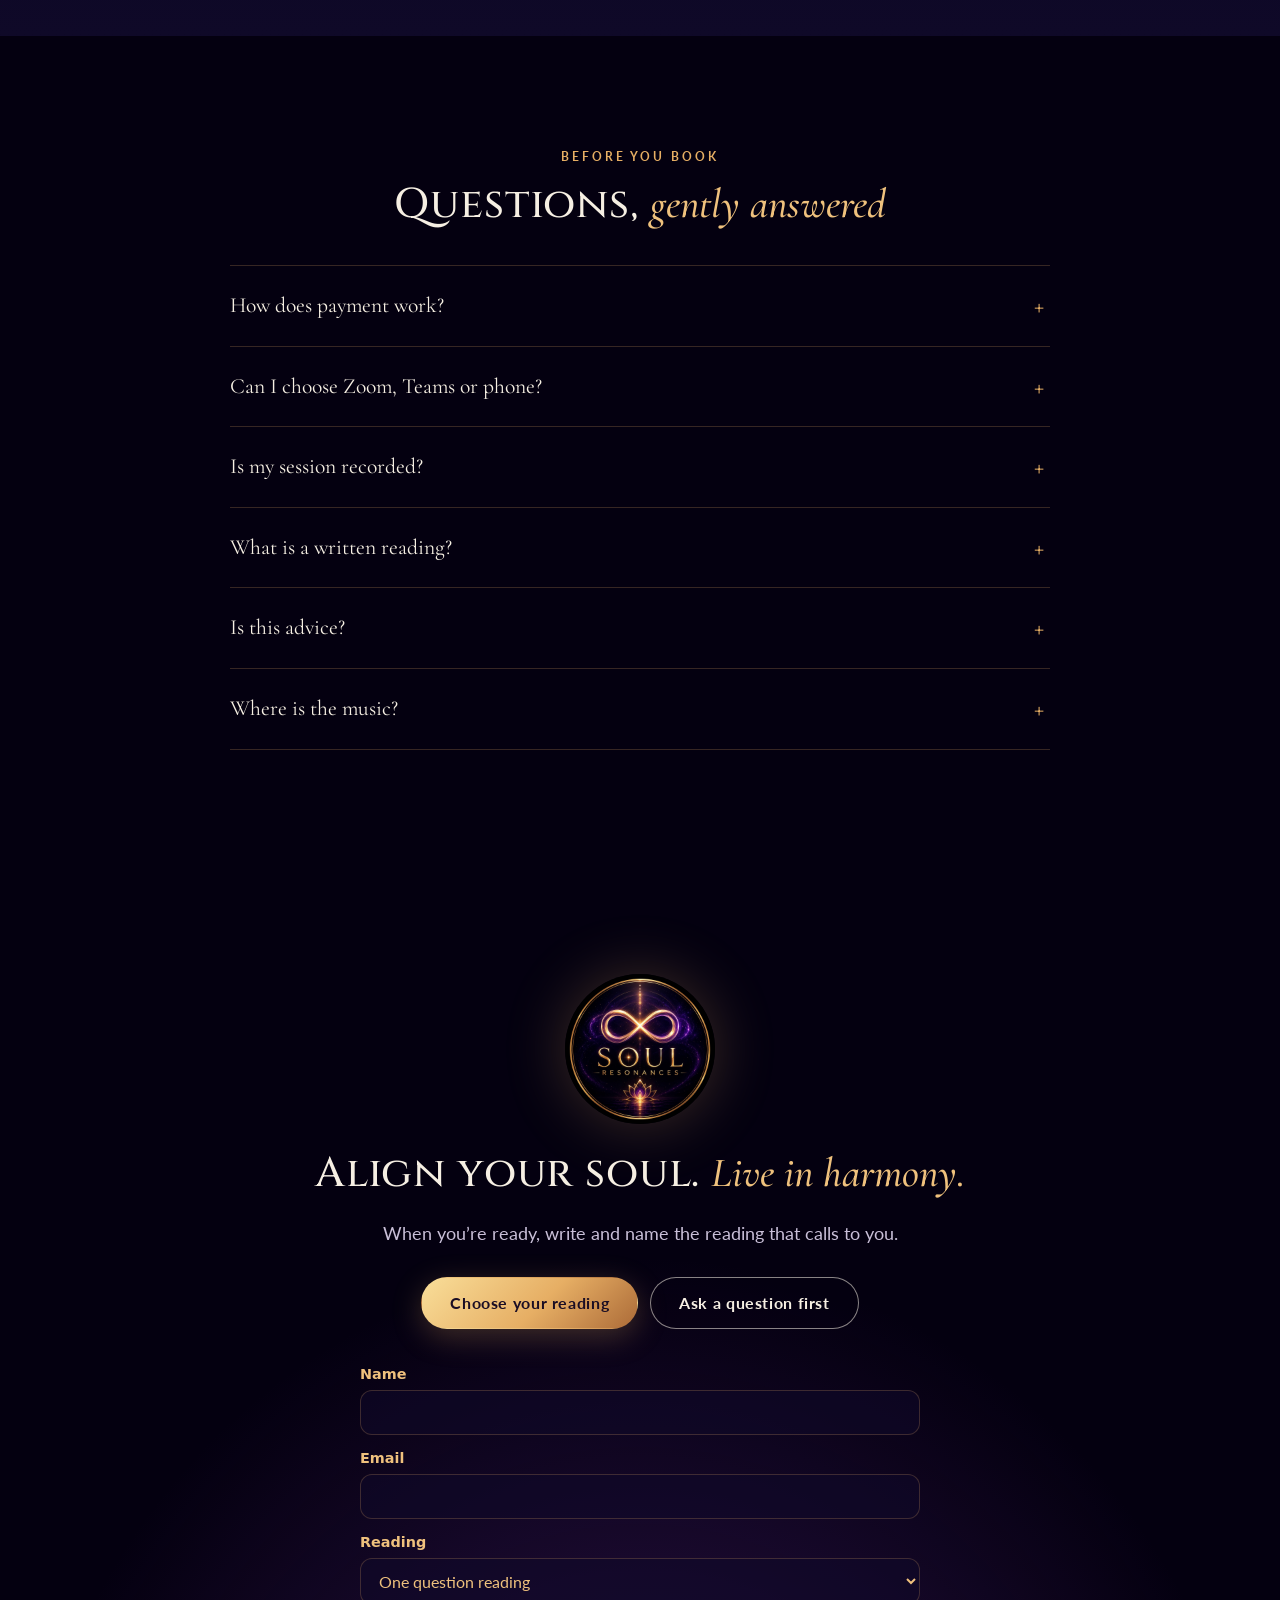
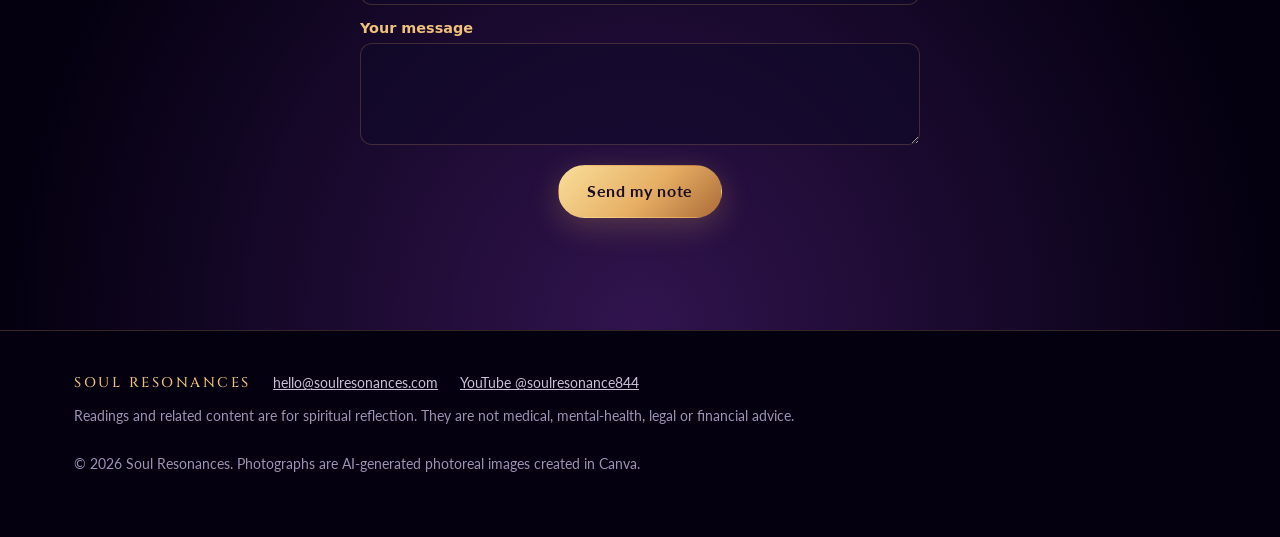
==== commit 99d71c4f: "Hide real email: FormSubmit hashed form + hello@ display contact" ====
--- a/index.html
+++ b/index.html
@@ -26,7 +26,7 @@
 <link rel="preload" as="image" href="img/hero.webp" type="image/webp">
 <link rel="stylesheet" href="css/site.css">
 <script type="application/ld+json">
-{"@context":"https://schema.org","@type":"Organization","name":"Soul Resonances","url":"https://soulresonances.com/","logo":"https://soulresonances.com/brand/soul-resonances-logo.jpg","email":"sunrisefl844@gmail.com","sameAs":["https://www.youtube.com/@soulresonance844"]}
+{"@context":"https://schema.org","@type":"Organization","name":"Soul Resonances","url":"https://soulresonances.com/","logo":"https://soulresonances.com/brand/soul-resonances-logo.jpg","email":"hello@soulresonances.com","sameAs":["https://www.youtube.com/@soulresonance844"]}
 </script>
 </head>
 <body>
@@ -122,7 +122,7 @@
         <p class="price">$39<small>in writing</small></p>
         <p>One question, answered in writing by a human reader. A gentle door if you are not ready for the hour.</p>
         <ul><li>One written question</li><li>Answered privately in writing</li><li>Paid first</li></ul>
-        <a class="btn btn-ghost" href="mailto:sunrisefl844@gmail.com?subject=One%20question%20reading%20%28%2439%29&amp;body=Hello%2C%0A%0AI%20would%20like%20to%20book%20the%20One%20question%20reading%20%28%2439%29.%20Please%20send%20me%20the%20secure%20payment%20link.%0A%0AThank%20you%2C%0A">Ask one question</a>
+        <a class="btn btn-ghost" href="#contact">Ask one question</a>
       </article>
       <article class="offer feature">
         <span class="badge">The full session</span>
@@ -130,14 +130,14 @@
         <p class="price">$149<small>45 minutes</small></p>
         <p>A private reading, then life coaching on what came through.</p>
         <ul><li>Zoom with a waiting room, Microsoft Teams, or a phone call where your reader calls you</li><li>Same price, same 45 minutes, same privacy</li><li>No recording unless you ask in writing</li></ul>
-        <a class="btn btn-gold" href="mailto:sunrisefl844@gmail.com?subject=Private%2045-minute%20session%20%28%24149%29&amp;body=Hello%2C%0A%0AI%20would%20like%20to%20book%20the%20Private%2045-minute%20session%20%28%24149%29.%20Please%20send%20me%20the%20secure%20payment%20link.%0A%0AThank%20you%2C%0A">Book the $149 session</a>
+        <a class="btn btn-gold" href="#contact">Book the $149 session</a>
       </article>
       <article class="offer">
         <h3>Written reading</h3>
         <p class="price">$79<small>no call</small></p>
         <p>A full written reading, no call. Delivered privately after payment.</p>
         <ul><li>A complete written reading</li><li>Delivered privately</li><li>Paid first</li></ul>
-        <a class="btn btn-ghost" href="mailto:sunrisefl844@gmail.com?subject=Written%20reading%20%28%2479%29&amp;body=Hello%2C%0A%0AI%20would%20like%20to%20book%20the%20Written%20reading%20%28%2479%29.%20Please%20send%20me%20the%20secure%20payment%20link.%0A%0AThank%20you%2C%0A">Request the written reading</a>
+        <a class="btn btn-ghost" href="#contact">Request the written reading</a>
       </article>
     </div>
     <p class="note">Readings are for spiritual reflection. They are not medical, legal or financial advice.</p>
@@ -151,7 +151,7 @@
       <p class="kicker">How it works</p>
       <h2 id="how-h">Three quiet <em>steps</em></h2>
       <ol class="steps">
-        <li><h3>Email with the reading you’d like</h3><p>Write to <a class="mail" href="mailto:sunrisefl844@gmail.com?subject=Question%20about%20readings&amp;body=Hello%2C%0A%0AI%20have%20a%20question%20before%20I%20book%3A%0A%0A">sunrisefl844@gmail.com</a> and name the reading: one question, written reading, or private session.</p></li>
+        <li><h3>Email with the reading you’d like</h3><p>Write to <a class="mail" href="#contact">hello@soulresonances.com</a> and name the reading: one question, written reading, or private session.</p></li>
         <li><h3>Receive a secure payment link</h3><p>Readings are paid first, before anything is scheduled or written.</p></li>
         <li><h3>Choose how we meet</h3><p>For the session, choose Zoom, Teams or phone and a time. For a written reading, send your question.</p></li>
       </ol>
@@ -175,7 +175,7 @@
   <div class="wrap">
     <div class="center"><p class="kicker">Before you book</p><h2 id="faq-h">Questions, <em>gently answered</em></h2></div>
     <div class="faq">
-      <details><summary>How does payment work?</summary><p>Email sunrisefl844@gmail.com with the name of the reading you’d like. You’ll receive a secure payment link. Readings are paid first.</p></details>
+      <details><summary>How does payment work?</summary><p>Email hello@soulresonances.com with the name of the reading you’d like. You’ll receive a secure payment link. Readings are paid first.</p></details>
       <details><summary>Can I choose Zoom, Teams or phone?</summary><p>Yes. For the $149 private session, choose Zoom (with a waiting room), Microsoft Teams, or a phone call where your reader calls you. Same price, same 45 minutes.</p></details>
       <details><summary>Is my session recorded?</summary><p>No. Sessions are not recorded unless you ask in writing. Names and stories stay private.</p></details>
       <details><summary>What is a written reading?</summary><p>A full written reading in response to your question or situation, with no call, delivered privately after payment. The $39 option answers one question in writing.</p></details>
@@ -192,15 +192,25 @@
     <p class="lead" style="margin:0 auto">When you’re ready, write and name the reading that calls to you.</p>
     <div class="btn-row" style="justify-content:center">
       <a class="btn btn-gold" href="#readings">Choose your reading</a>
-      <a class="btn btn-ghost" href="mailto:sunrisefl844@gmail.com?subject=Question%20about%20readings&amp;body=Hello%2C%0A%0AI%20have%20a%20question%20before%20I%20book%3A%0A%0A">Ask a question first</a>
-    </div>
+      <a class="btn btn-ghost" href="#contact">Ask a question first</a>
+    </div>
+    <form class="sr-form" id="contact" action="https://formsubmit.co/1cc49aecd955185c9c11f3f42515bd5c" method="POST">
+      <input type="hidden" name="_subject" value="[Soul Resonances] New reading inquiry">
+      <input type="hidden" name="_template" value="table">
+      <input type="text" name="_honey" style="display:none" tabindex="-1" autocomplete="off" aria-hidden="true">
+      <label>Name<input name="name" autocomplete="name" required></label>
+      <label>Email<input name="email" type="email" autocomplete="email" required></label>
+      <label>Reading<select name="reading"><option>One question reading</option><option>Written reading</option><option>Private 45-minute session</option><option>Just a question</option></select></label>
+      <label>Your message<textarea name="message" rows="4" required></textarea></label>
+      <button class="btn btn-gold" type="submit">Send my note</button>
+    </form>
   </div>
 </section>
 </main>
 
 <footer class="site-footer">
   <div class="wrap">
-    <div class="row"><strong>SOUL RESONANCES</strong><a href="mailto:sunrisefl844@gmail.com">sunrisefl844@gmail.com</a><a href="https://www.youtube.com/@soulresonance844" target="_blank" rel="noopener">YouTube @soulresonance844</a></div>
+    <div class="row"><strong>SOUL RESONANCES</strong><a href="mailto:hello@soulresonances.com">hello@soulresonances.com</a><a href="https://www.youtube.com/@soulresonance844" target="_blank" rel="noopener">YouTube @soulresonance844</a></div>
     <p>Readings and related content are for spiritual reflection. They are not medical, mental-health, legal or financial advice.</p>
     <p>© 2026 Soul Resonances. Photographs are AI-generated photoreal images created in Canva.</p>
   </div>
--- a/css/site.css
+++ b/css/site.css
@@ -147,3 +147,5 @@
 .site-footer .row{display:flex;flex-wrap:wrap;gap:10px 22px;align-items:center}
 .site-footer a{color:var(--muted)}
 .site-footer strong{font-family:var(--display);letter-spacing:.18em;color:var(--gold-2);font-weight:500}
+
+.sr-form{max-width:560px;margin:36px auto 0;display:grid;gap:14px;text-align:left}.sr-form label{display:grid;gap:6px;font:600 .9rem/1.3 var(--sans);color:var(--gold-2)}.sr-form input,.sr-form select,.sr-form textarea{font:1rem var(--sans);padding:12px 14px;border-radius:12px;border:1px solid var(--line);background:rgba(15,9,40,.6);color:inherit}.sr-form button{justify-self:center;margin-top:6px}
